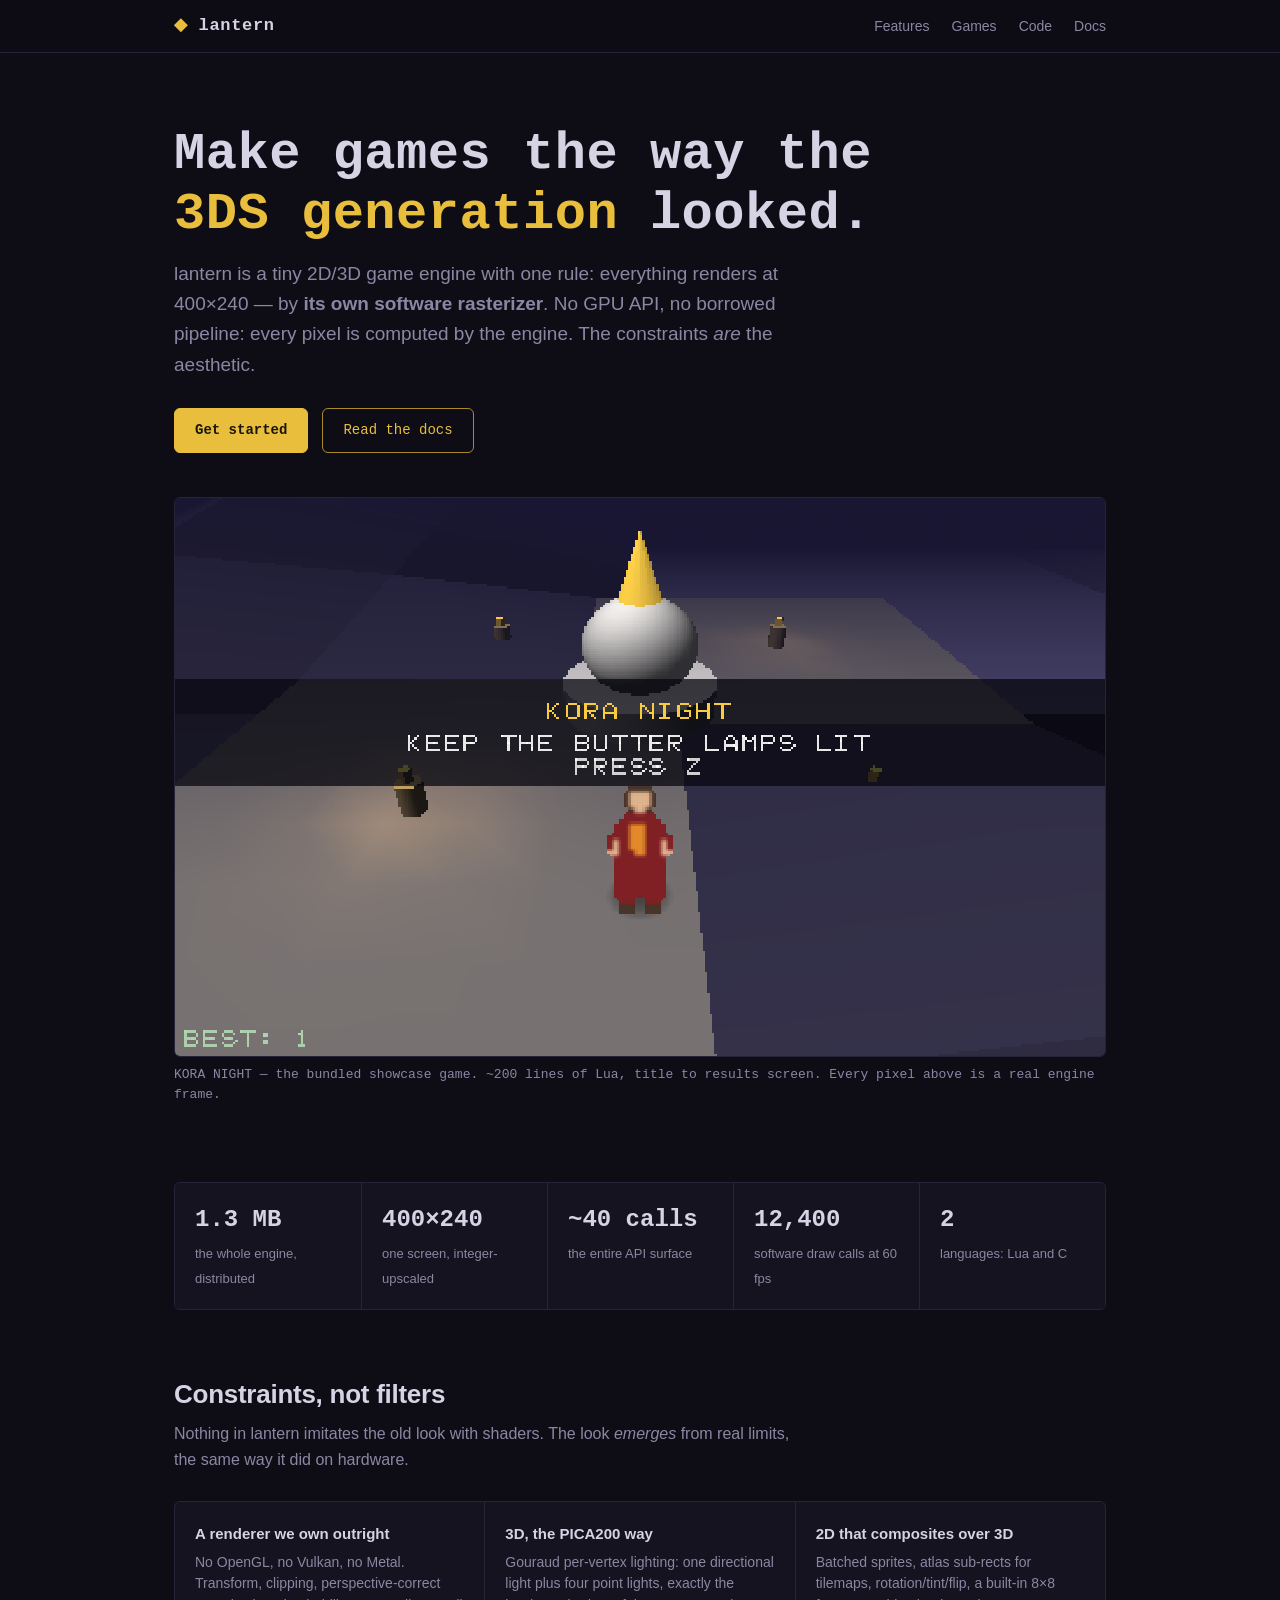
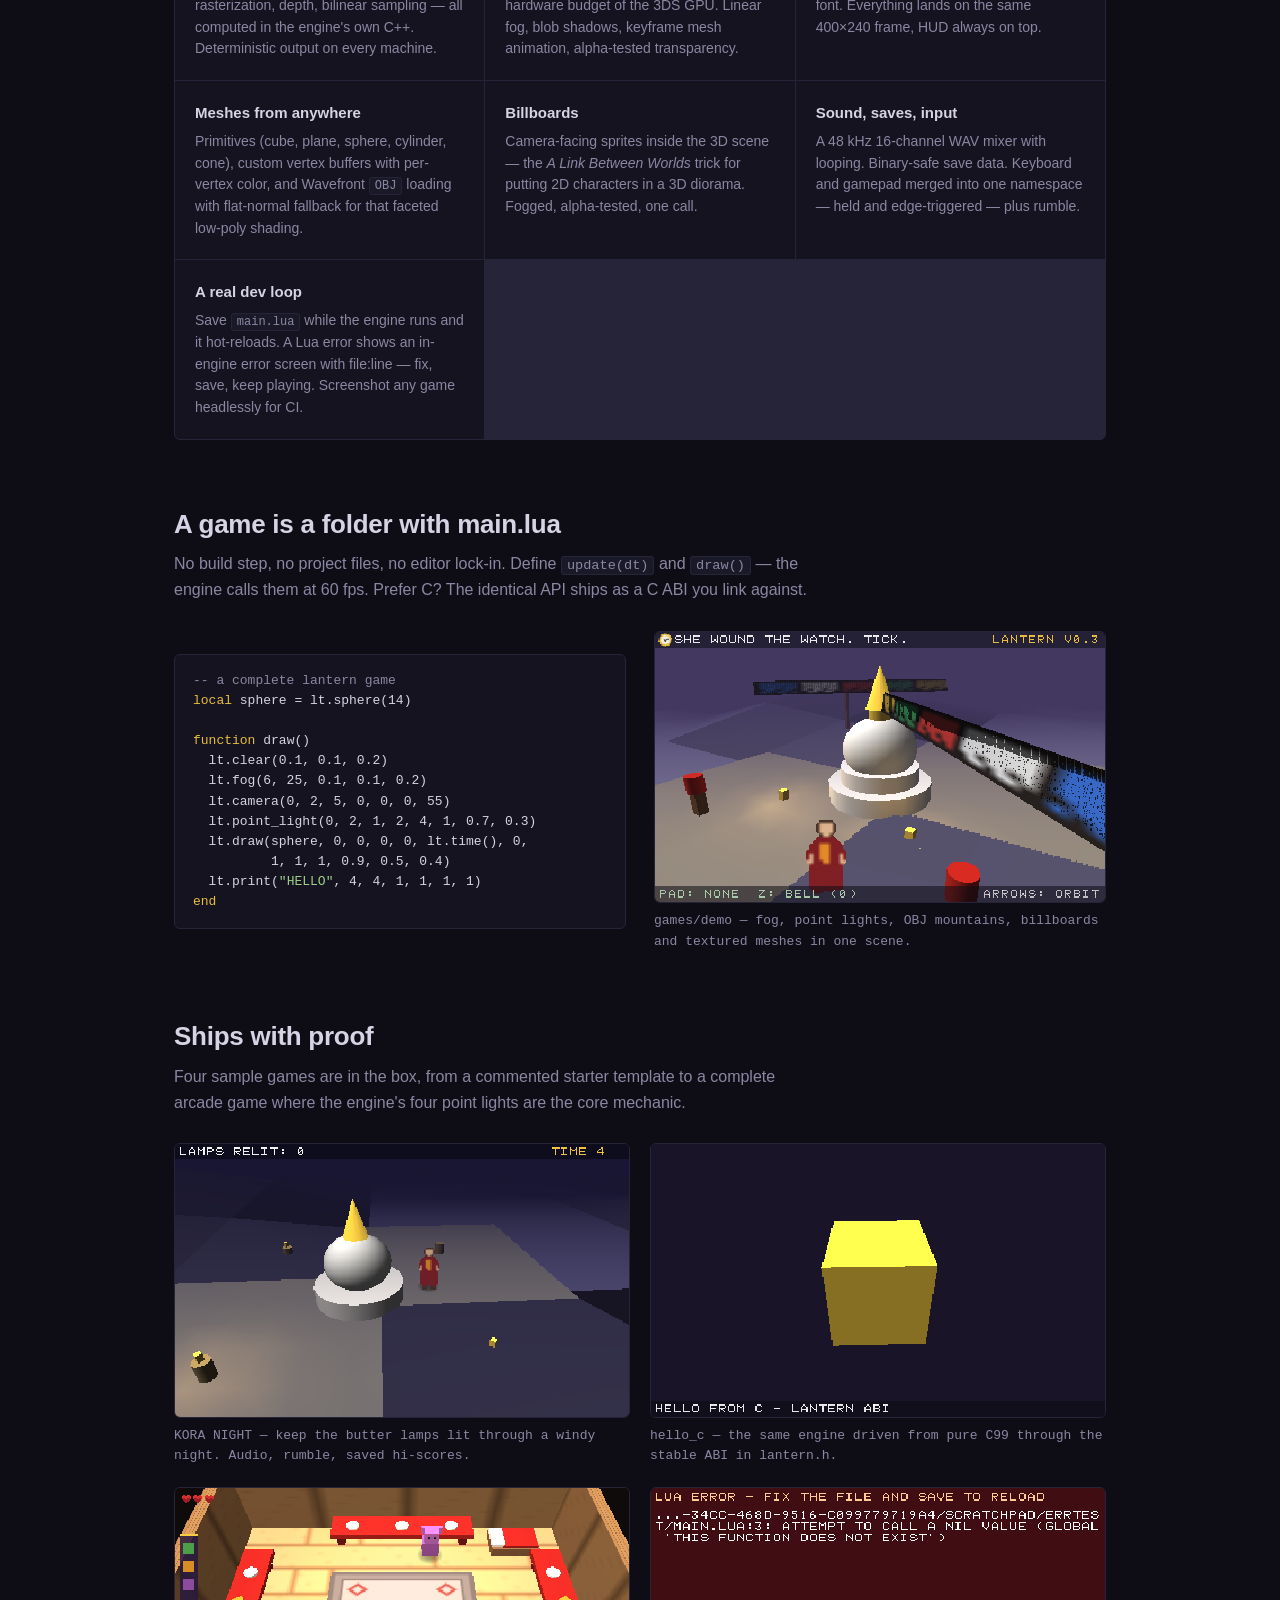
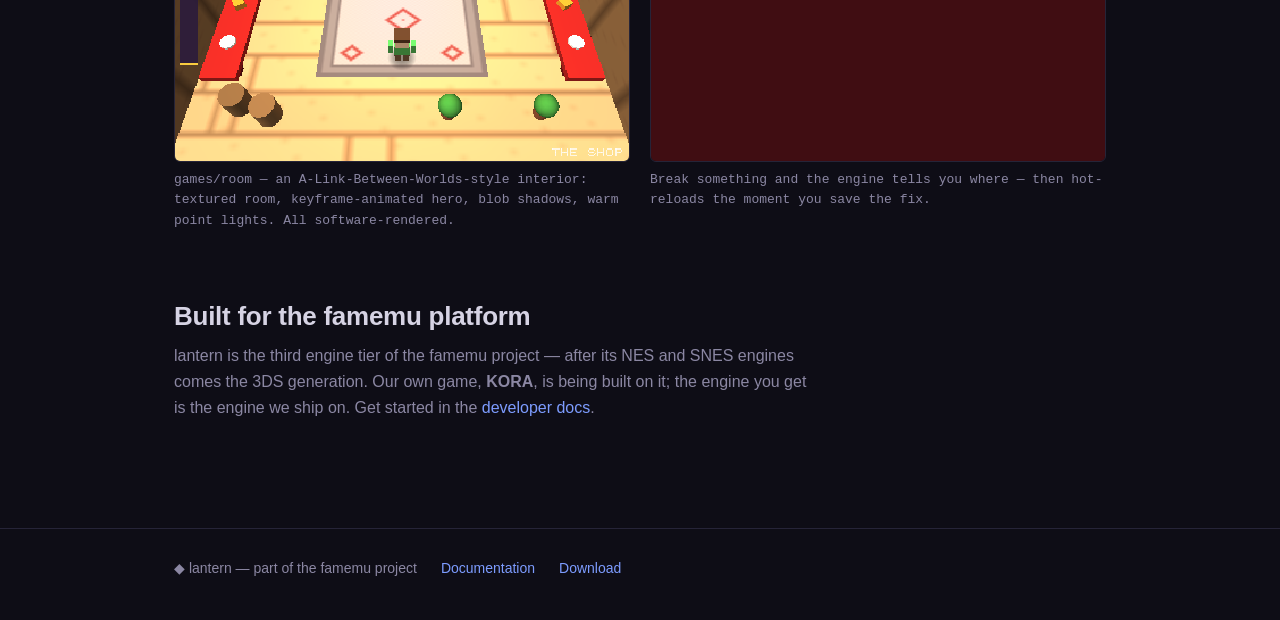
==== site/index.html @ dfe69897 "lantern v0.6.1 — initial open-source release 3DS-class 2D/3D engine: own software rasterizer at 400x" ====
<!DOCTYPE html>
<html lang="en">
<head>
<meta charset="utf-8">
<meta name="viewport" content="width=device-width, initial-scale=1">
<title>lantern — a 3DS-class 2D/3D game engine</title>
<meta name="description" content="lantern is a tiny game engine for making games that look and feel like the Nintendo 3DS generation: low-poly 3D, pixel-perfect 2D, one 400×240 screen. Lua or C. 1.3 MB.">
<link rel="canonical" href="https://famemu.aulenor.com/">
<meta property="og:type" content="website">
<meta property="og:title" content="lantern — a 3DS-class 2D/3D game engine">
<meta property="og:description" content="Low-poly 3D, pixel-perfect 2D, one 400×240 screen. Lua or C. The whole engine in 1.3 MB.">
<meta property="og:url" content="https://famemu.aulenor.com/">
<meta property="og:image" content="https://famemu.aulenor.com/assets/v06-showcase-title.png">
<meta name="twitter:card" content="summary_large_image">
<link rel="stylesheet" href="style.css">
<link rel="icon" href="data:image/svg+xml,<svg xmlns='http://www.w3.org/2000/svg' viewBox='0 0 16 16'><rect x='5' y='2' width='6' height='3' fill='%23e8be3c'/><rect x='4' y='5' width='8' height='8' fill='%23e8be3c'/><rect x='6' y='7' width='4' height='4' fill='%230e0d16'/></svg>">
</head>
<body>

<header class="site">
  <div class="wrap">
    <a class="brand" href="./"><span class="tip">◆</span> lantern</a>
    <nav class="top">
      <a href="#features">Features</a>
      <a href="#games">Games</a>
      <a href="#code">Code</a>
      <a href="docs/">Docs</a>
    </nav>
  </div>
</header>

<div class="wrap">

  <div class="hero">
    <h1>Make games the way the<br><em>3DS generation</em> looked.</h1>
    <p class="sub">lantern is a tiny 2D/3D game engine with one rule: everything
    renders at 400×240 — by <b>its own software rasterizer</b>. No GPU API,
    no borrowed pipeline: every pixel is computed by the engine. The
    constraints <i>are</i> the aesthetic.</p>
    <div class="cta">
      <a class="btn primary" href="docs/#install">Get started</a>
      <a class="btn" href="docs/">Read the docs</a>
    </div>

    <figure class="hero-shot">
      <img class="shot" src="assets/v06-showcase-title.png" width="400" height="240"
           alt="Kora Night title screen: a monk stands before a stupa at night, butter lamps glowing">
      <figcaption>KORA NIGHT — the bundled showcase game. ~200 lines of Lua,
      title to results screen. Every pixel above is a real engine frame.</figcaption>
    </figure>
  </div>

  <div class="stats">
    <div class="stat"><b>1.3 MB</b><span>the whole engine, distributed</span></div>
    <div class="stat"><b>400×240</b><span>one screen, integer-upscaled</span></div>
    <div class="stat"><b>~40 calls</b><span>the entire API surface</span></div>
    <div class="stat"><b>12,400</b><span>software draw calls at 60 fps</span></div>
    <div class="stat"><b>2</b><span>languages: Lua and C</span></div>
  </div>

  <section id="features">
    <h2>Constraints, not filters</h2>
    <p class="lead">Nothing in lantern imitates the old look with shaders.
    The look <i>emerges</i> from real limits, the same way it did on hardware.</p>

    <div class="grid">
      <div class="cell">
        <h3>A renderer we own outright</h3>
        <p>No OpenGL, no Vulkan, no Metal. Transform, clipping,
        perspective-correct rasterization, depth, bilinear sampling —
        all computed in the engine's own C++. Deterministic output on
        every machine.</p>
      </div>
      <div class="cell">
        <h3>3D, the PICA200 way</h3>
        <p>Gouraud per-vertex lighting: one directional light plus four point
        lights, exactly the hardware budget of the 3DS GPU. Linear fog,
        blob shadows, keyframe mesh animation, alpha-tested transparency.</p>
      </div>
      <div class="cell">
        <h3>2D that composites over 3D</h3>
        <p>Batched sprites, atlas sub-rects for tilemaps, rotation/tint/flip,
        a built-in 8×8 font. Everything lands on the same 400×240 frame,
        HUD always on top.</p>
      </div>
      <div class="cell">
        <h3>Meshes from anywhere</h3>
        <p>Primitives (cube, plane, sphere, cylinder, cone), custom vertex
        buffers with per-vertex color, and Wavefront <code>OBJ</code> loading
        with flat-normal fallback for that faceted low-poly shading.</p>
      </div>
      <div class="cell">
        <h3>Billboards</h3>
        <p>Camera-facing sprites inside the 3D scene — the
        <i>A&nbsp;Link Between Worlds</i> trick for putting 2D characters in a
        3D diorama. Fogged, alpha-tested, one call.</p>
      </div>
      <div class="cell">
        <h3>Sound, saves, input</h3>
        <p>A 48 kHz 16-channel WAV mixer with looping. Binary-safe save data.
        Keyboard and gamepad merged into one namespace — held and
        edge-triggered — plus rumble.</p>
      </div>
      <div class="cell">
        <h3>A real dev loop</h3>
        <p>Save <code>main.lua</code> while the engine runs and it hot-reloads.
        A Lua error shows an in-engine error screen with file:line — fix,
        save, keep playing. Screenshot any game headlessly for CI.</p>
      </div>
    </div>
  </section>

  <section id="code">
    <h2>A game is a folder with main.lua</h2>
    <p class="lead">No build step, no project files, no editor lock-in.
    Define <code>update(dt)</code> and <code>draw()</code> — the engine calls
    them at 60 fps. Prefer C? The identical API ships as a C ABI you link
    against.</p>

    <div class="cols">
      <pre><code><span class="c">-- a complete lantern game</span>
<span class="k">local</span> sphere = lt.sphere(14)

<span class="k">function</span> draw()
  lt.clear(0.1, 0.1, 0.2)
  lt.fog(6, 25, 0.1, 0.1, 0.2)
  lt.camera(0, 2, 5, 0, 0, 0, 55)
  lt.point_light(0, 2, 1, 2, 4, 1, 0.7, 0.3)
  lt.draw(sphere, 0, 0, 0, 0, lt.time(), 0,
          1, 1, 1, 0.9, 0.5, 0.4)
  lt.print(<span class="s">"HELLO"</span>, 4, 4, 1, 1, 1, 1)
<span class="k">end</span></code></pre>
      <figure>
        <img class="shot" src="assets/v06-demo.png" width="400" height="240"
             alt="Monastery at dusk demo: stupa, prayer flags, fog, butter lamp light pools">
        <figcaption>games/demo — fog, point lights, OBJ mountains,
        billboards and textured meshes in one scene.</figcaption>
      </figure>
    </div>
  </section>

  <section id="games">
    <h2>Ships with proof</h2>
    <p class="lead">Four sample games are in the box, from a commented
    starter template to a complete arcade game where the engine's four
    point lights are the core mechanic.</p>

    <div class="gallery">
      <figure>
        <img class="shot" src="assets/v06-showcase-play.png" width="400" height="240"
             alt="Kora Night gameplay: monk near the stupa, one lamp blown out">
        <figcaption>KORA NIGHT — keep the butter lamps lit through a
        windy night. Audio, rumble, saved hi-scores.</figcaption>
      </figure>
      <figure>
        <img class="shot" src="assets/v06-hello-c.png" width="400" height="240"
             alt="hello_c: a gouraud-lit gold cube rendered from pure C">
        <figcaption>hello_c — the same engine driven from pure C99
        through the stable ABI in lantern.h.</figcaption>
      </figure>
      <figure>
        <img class="shot" src="assets/v06-room.png" width="400" height="240"
             alt="The Shop: a warm wooden interior with red benches, a carpet, a purple shopkeeper and an animated hero">
        <figcaption>games/room — an A-Link-Between-Worlds-style interior:
        textured room, keyframe-animated hero, blob shadows, warm point
        lights. All software-rendered.</figcaption>
      </figure>
      <figure>
        <img class="shot" src="assets/v04-error-screen.png" width="400" height="240"
             alt="In-engine Lua error screen showing file, line and message">
        <figcaption>Break something and the engine tells you where —
        then hot-reloads the moment you save the fix.</figcaption>
      </figure>
    </div>
  </section>

  <section>
    <h2>Built for the famemu platform</h2>
    <p class="lead">lantern is the third engine tier of the famemu project —
    after its NES and SNES engines comes the 3DS generation. Our own game,
    <b>KORA</b>, is being built on it; the engine you get is the engine we
    ship on. Get started in the <a href="docs/">developer docs</a>.</p>
  </section>

</div>

<footer class="site">
  <div class="wrap">
    <span>◆ lantern — part of the famemu project</span>
    <a href="docs/">Documentation</a>
    <a href="docs/#dist">Download</a>
  </div>
</footer>

</body>
</html>
---- site/style.css ----
/* lantern site — shared styles.
   Follows ~/.claude/UI_DESIGN_RULES.md: hairline borders, no shadows,
   hierarchy via weight+size, tabular numbers, state never moves geometry. */

:root {
  --bg: #0e0d16;
  --bg2: #14131f;
  --bg3: #1a1928;
  --line: #262438;
  --text: #d6d3e4;
  --dim: #8b87a3;
  --gold: #e8be3c;
  --gold-dim: #a98a2e;
  --accent: #7d9cff;
  --mono: ui-monospace, "SF Mono", SFMono-Regular, Menlo, Consolas, monospace;
  --sans: -apple-system, BlinkMacSystemFont, "Segoe UI", Roboto, sans-serif;
}

* { margin: 0; padding: 0; box-sizing: border-box; }

html { scroll-behavior: smooth; }
h1, h2, h3, section[id] { scroll-margin-top: 68px; } /* clear sticky header */

body {
  background: var(--bg);
  color: var(--text);
  font-family: var(--sans);
  font-size: 16px;
  line-height: 1.6;
  -webkit-font-smoothing: antialiased;
}

.wrap { max-width: 980px; margin: 0 auto; padding: 0 24px; }

a { color: var(--accent); text-decoration: none; }
a:hover { text-decoration: underline; }

code, pre, .mono { font-family: var(--mono); }
code {
  background: var(--bg3);
  border: 1px solid var(--line);
  border-radius: 3px;
  padding: 1px 5px;
  font-size: 0.85em;
}

pre {
  background: var(--bg2);
  border: 1px solid var(--line);
  border-radius: 6px;
  padding: 16px 18px;
  overflow-x: auto;
  font-size: 13px;
  line-height: 1.55;
}
pre code { background: none; border: none; padding: 0; font-size: inherit; }
pre .c  { color: var(--dim); }              /* comments */
pre .k  { color: var(--gold); }             /* keywords / lt.* */
pre .s  { color: #9ecf8a; }                 /* strings */

.num, .stat b { font-variant-numeric: tabular-nums; }

/* ---- header / nav ---- */
header.site {
  border-bottom: 1px solid var(--line);
  position: sticky;
  top: 0;
  background: rgba(14, 13, 22, 0.92);
  backdrop-filter: blur(6px);
  z-index: 10;
}
header.site .wrap {
  display: flex;
  align-items: baseline;
  gap: 28px;
  height: 52px;
  align-items: center;
}
.brand {
  font-family: var(--mono);
  font-weight: 700;
  font-size: 17px;
  color: var(--text);
  letter-spacing: 0.04em;
}
.brand:hover { text-decoration: none; }
.brand .tip { color: var(--gold); }
nav.top { display: flex; gap: 22px; margin-left: auto; }
nav.top a { color: var(--dim); font-size: 14px; }
nav.top a:hover { color: var(--text); text-decoration: none; }
nav.top a.active { color: var(--gold); }

/* ---- hero ---- */
.hero { padding: 72px 0 40px; }
.hero h1 {
  font-family: var(--mono);
  font-size: clamp(30px, 5.5vw, 52px);
  font-weight: 700;
  letter-spacing: 0.01em;
  line-height: 1.15;
}
.hero h1 em { font-style: normal; color: var(--gold); }
.hero p.sub {
  margin-top: 14px;
  font-size: 19px;
  color: var(--dim);
  max-width: 620px;
}
.cta { margin-top: 28px; display: flex; gap: 14px; flex-wrap: wrap; }
.btn {
  display: inline-block;
  font-family: var(--mono);
  font-size: 14px;
  padding: 10px 20px;
  border-radius: 6px;
  border: 1px solid var(--gold-dim);
  color: var(--gold);
}
.btn.primary { background: var(--gold); color: #1a1508; border-color: var(--gold); font-weight: 700; }
.btn:hover { text-decoration: none; border-color: var(--gold); }
.btn.primary:hover { background: #f2cc55; }

/* ---- screenshots ---- */
.shot {
  width: 100%;
  height: auto;
  image-rendering: pixelated;
  border: 1px solid var(--line);
  border-radius: 6px;
  display: block;
}
figure { margin: 0; }
figcaption {
  font-size: 13px;
  color: var(--dim);
  margin-top: 8px;
  font-family: var(--mono);
}

.hero-shot { margin: 44px 0 0; }

/* ---- sections ---- */
section { padding: 56px 0 8px; }
section h2 {
  font-size: 26px;
  font-weight: 700;
  letter-spacing: -0.01em;
  margin-bottom: 6px;
}
section p.lead { color: var(--dim); max-width: 640px; margin-bottom: 28px; }

.cols { display: grid; grid-template-columns: 1fr 1fr; gap: 28px; align-items: center; }
@media (max-width: 760px) { .cols { grid-template-columns: 1fr; } }

/* ---- stats ---- */
.stats {
  display: grid;
  grid-template-columns: repeat(auto-fit, minmax(150px, 1fr));
  border: 1px solid var(--line);
  border-radius: 6px;
  overflow: hidden;
  margin: 36px 0 8px;
}
.stat { padding: 18px 20px; border-left: 1px solid var(--line); background: var(--bg2); }
.stat:first-child { border-left: none; }
.stat b { display: block; font-size: 24px; font-weight: 700; font-family: var(--mono); }
.stat span { font-size: 13px; color: var(--dim); }

/* ---- feature grid ---- */
.grid { display: grid; grid-template-columns: repeat(3, 1fr); gap: 1px; background: var(--line); border: 1px solid var(--line); border-radius: 6px; overflow: hidden; margin-top: 28px; }
@media (max-width: 760px) { .grid { grid-template-columns: 1fr; } }
.cell { background: var(--bg2); padding: 20px; }
.cell h3 { font-size: 15px; font-weight: 700; margin-bottom: 6px; }
.cell p { font-size: 14px; color: var(--dim); line-height: 1.55; }
.cell code { font-size: 12px; }

/* ---- gallery ---- */
.gallery { display: grid; grid-template-columns: 1fr 1fr; gap: 20px; margin-top: 28px; }
@media (max-width: 760px) { .gallery { grid-template-columns: 1fr; } }

/* ---- footer ---- */
footer.site {
  margin-top: 72px;
  border-top: 1px solid var(--line);
  padding: 28px 0 40px;
  font-size: 14px;
  color: var(--dim);
}
footer.site .wrap { display: flex; gap: 24px; flex-wrap: wrap; }

/* ================= docs layout ================= */
.docs { display: grid; grid-template-columns: 230px 1fr; gap: 44px; padding-top: 36px; }
@media (max-width: 860px) { .docs { grid-template-columns: 1fr; } }

aside.toc {
  position: sticky;
  top: 76px;
  align-self: start;
  font-size: 14px;
  max-height: calc(100vh - 100px);
  overflow-y: auto;
}
@media (max-width: 860px) { aside.toc { position: static; max-height: none; } }
aside.toc h4 {
  font-size: 11px;
  text-transform: uppercase;
  letter-spacing: 0.08em;
  color: var(--dim);
  margin: 18px 0 6px;
  font-weight: 600;
}
aside.toc a { display: block; color: var(--dim); padding: 3px 0 3px 10px; border-left: 1px solid var(--line); }
aside.toc a:hover { color: var(--text); text-decoration: none; background: var(--bg2); }

main.doc { min-width: 0; padding-bottom: 80px; }
main.doc h1 { font-size: 32px; margin: 8px 0 4px; letter-spacing: -0.01em; }
main.doc h2 {
  font-size: 22px;
  margin: 48px 0 10px;
  padding-top: 18px;
  border-top: 1px solid var(--line);
}
main.doc h3 { font-size: 16px; margin: 28px 0 8px; font-family: var(--mono); color: var(--gold); font-weight: 600; }
main.doc p { margin: 10px 0; max-width: 70ch; }
main.doc p.dim, main.doc li.dim { color: var(--dim); }
main.doc ul { margin: 10px 0 10px 22px; }
main.doc li { margin: 4px 0; max-width: 68ch; }
main.doc pre { margin: 14px 0; }

table.api { width: 100%; border-collapse: collapse; font-size: 14px; margin: 14px 0; }
table.api th {
  text-align: left;
  font-size: 11px;
  text-transform: uppercase;
  letter-spacing: 0.07em;
  color: var(--dim);
  font-weight: 600;
  padding: 8px 12px;
  border-bottom: 1px solid var(--line);
}
table.api td { padding: 8px 12px; border-bottom: 1px solid var(--line); vertical-align: top; }
table.api td:first-child { font-family: var(--mono); font-size: 13px; white-space: nowrap; color: var(--text); }
table.api td:last-child { color: var(--dim); }

.note {
  border: 1px solid var(--line);
  border-radius: 6px;
  background: var(--bg2);
  padding: 12px 16px;
  font-size: 14px;
  color: var(--dim);
  margin: 14px 0;
}
.note b { color: var(--gold); }
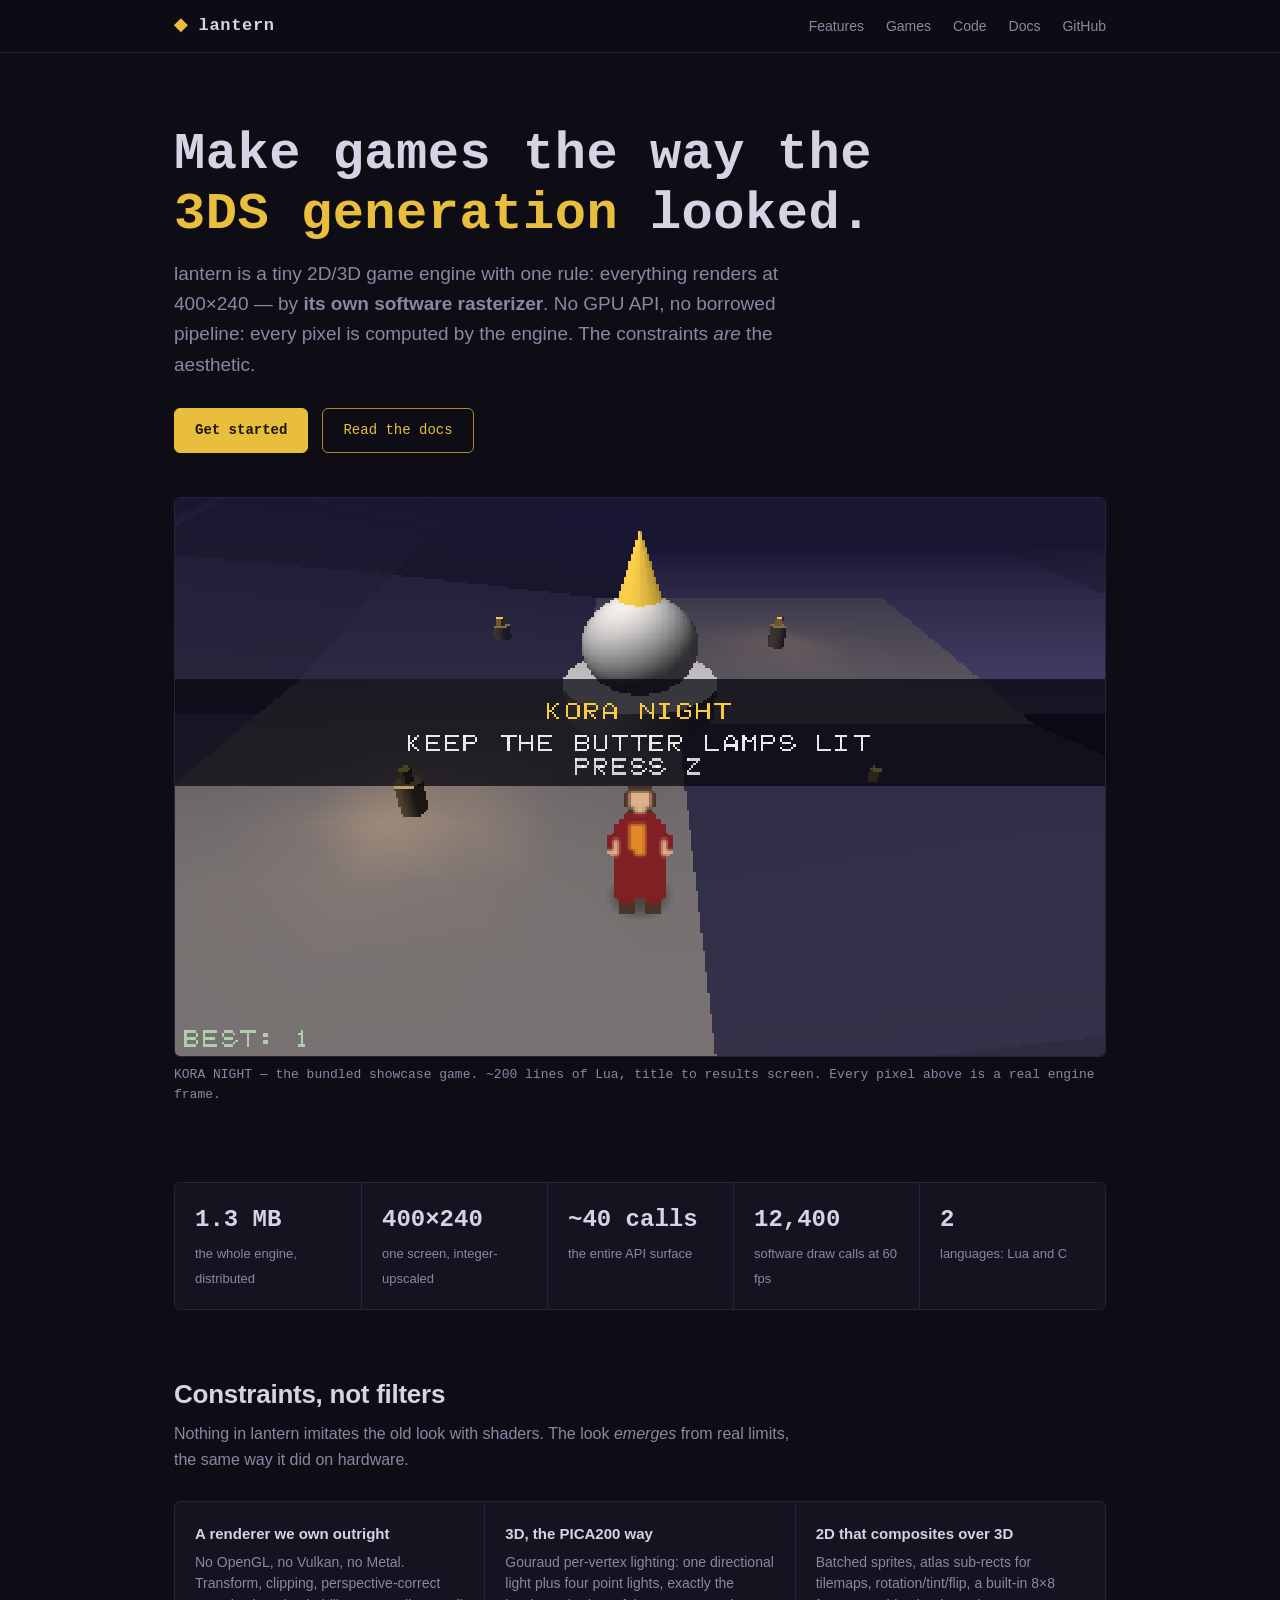
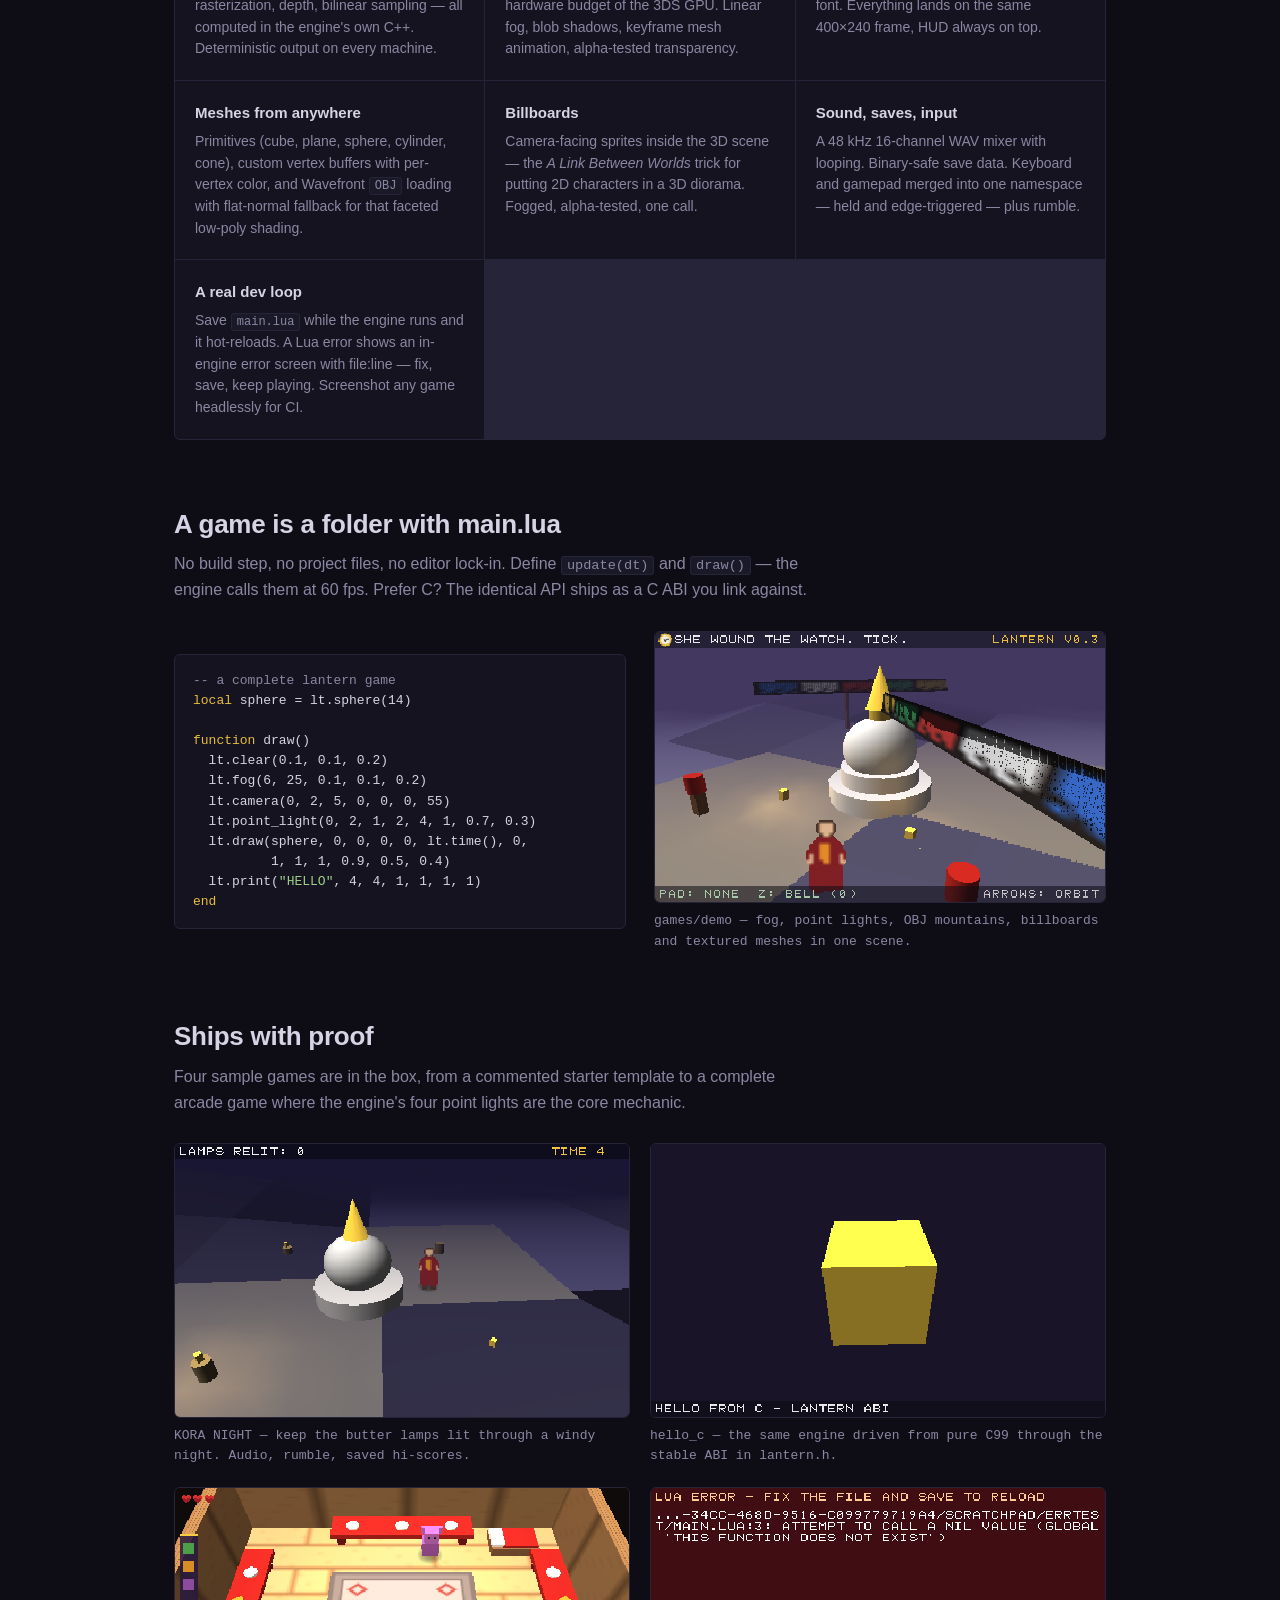
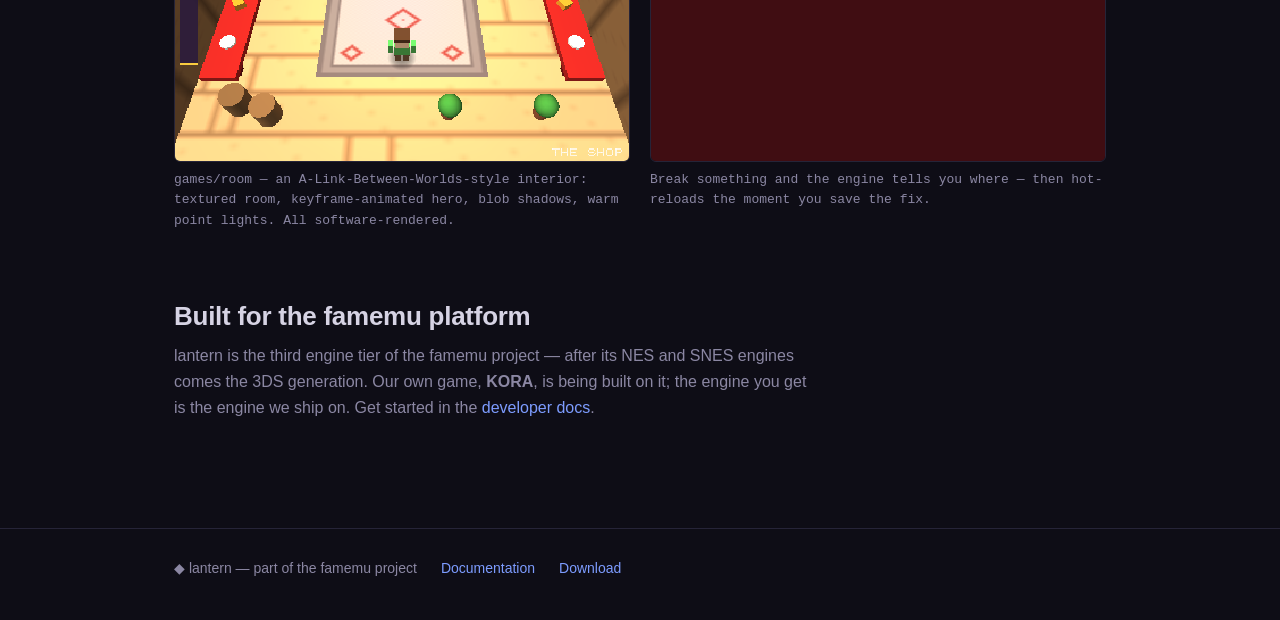
==== commit c029b86a: "site: link GitHub repo, clone URL, and releases page Co-Authored-By: Claude Fable 5 <noreply@anthrop" ====
--- a/site/index.html
+++ b/site/index.html
@@ -25,6 +25,7 @@
       <a href="#games">Games</a>
       <a href="#code">Code</a>
       <a href="docs/">Docs</a>
+      <a href="https://github.com/alikatgh/lantern">GitHub</a>
     </nav>
   </div>
 </header>
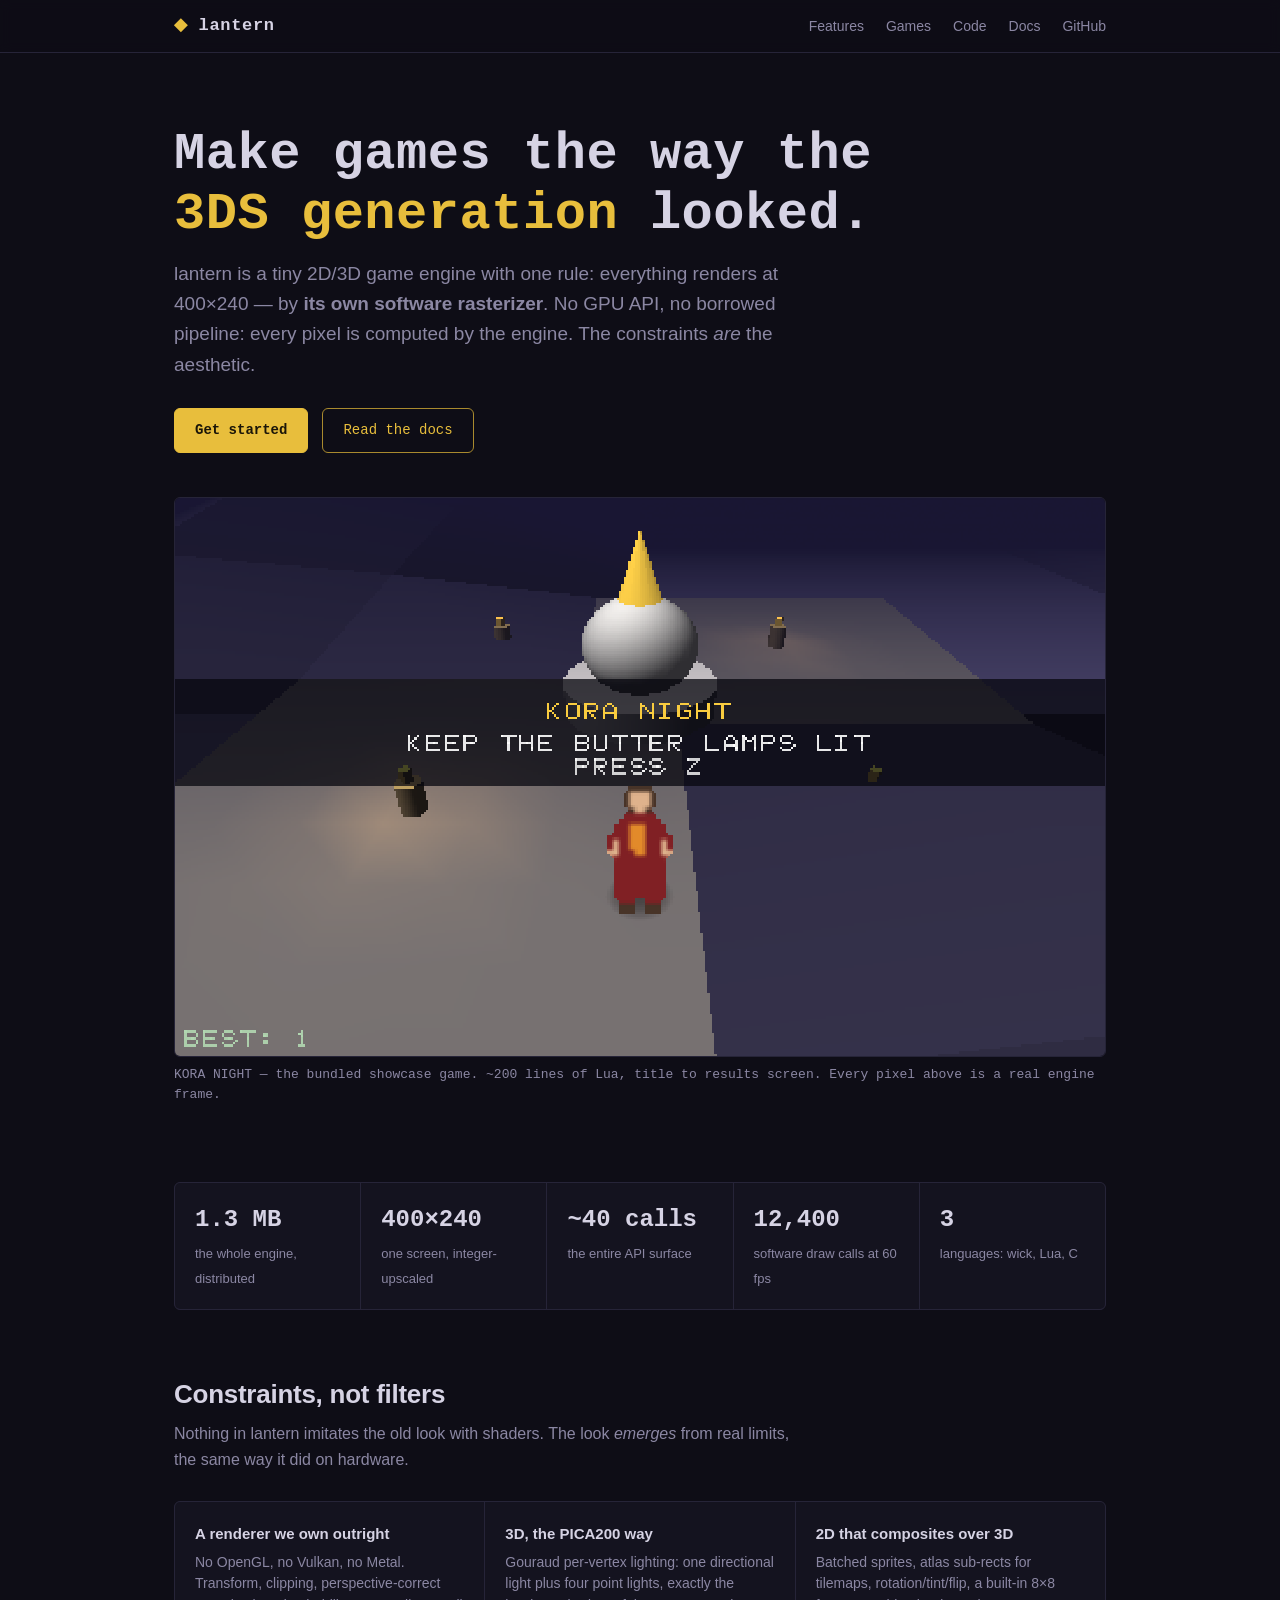
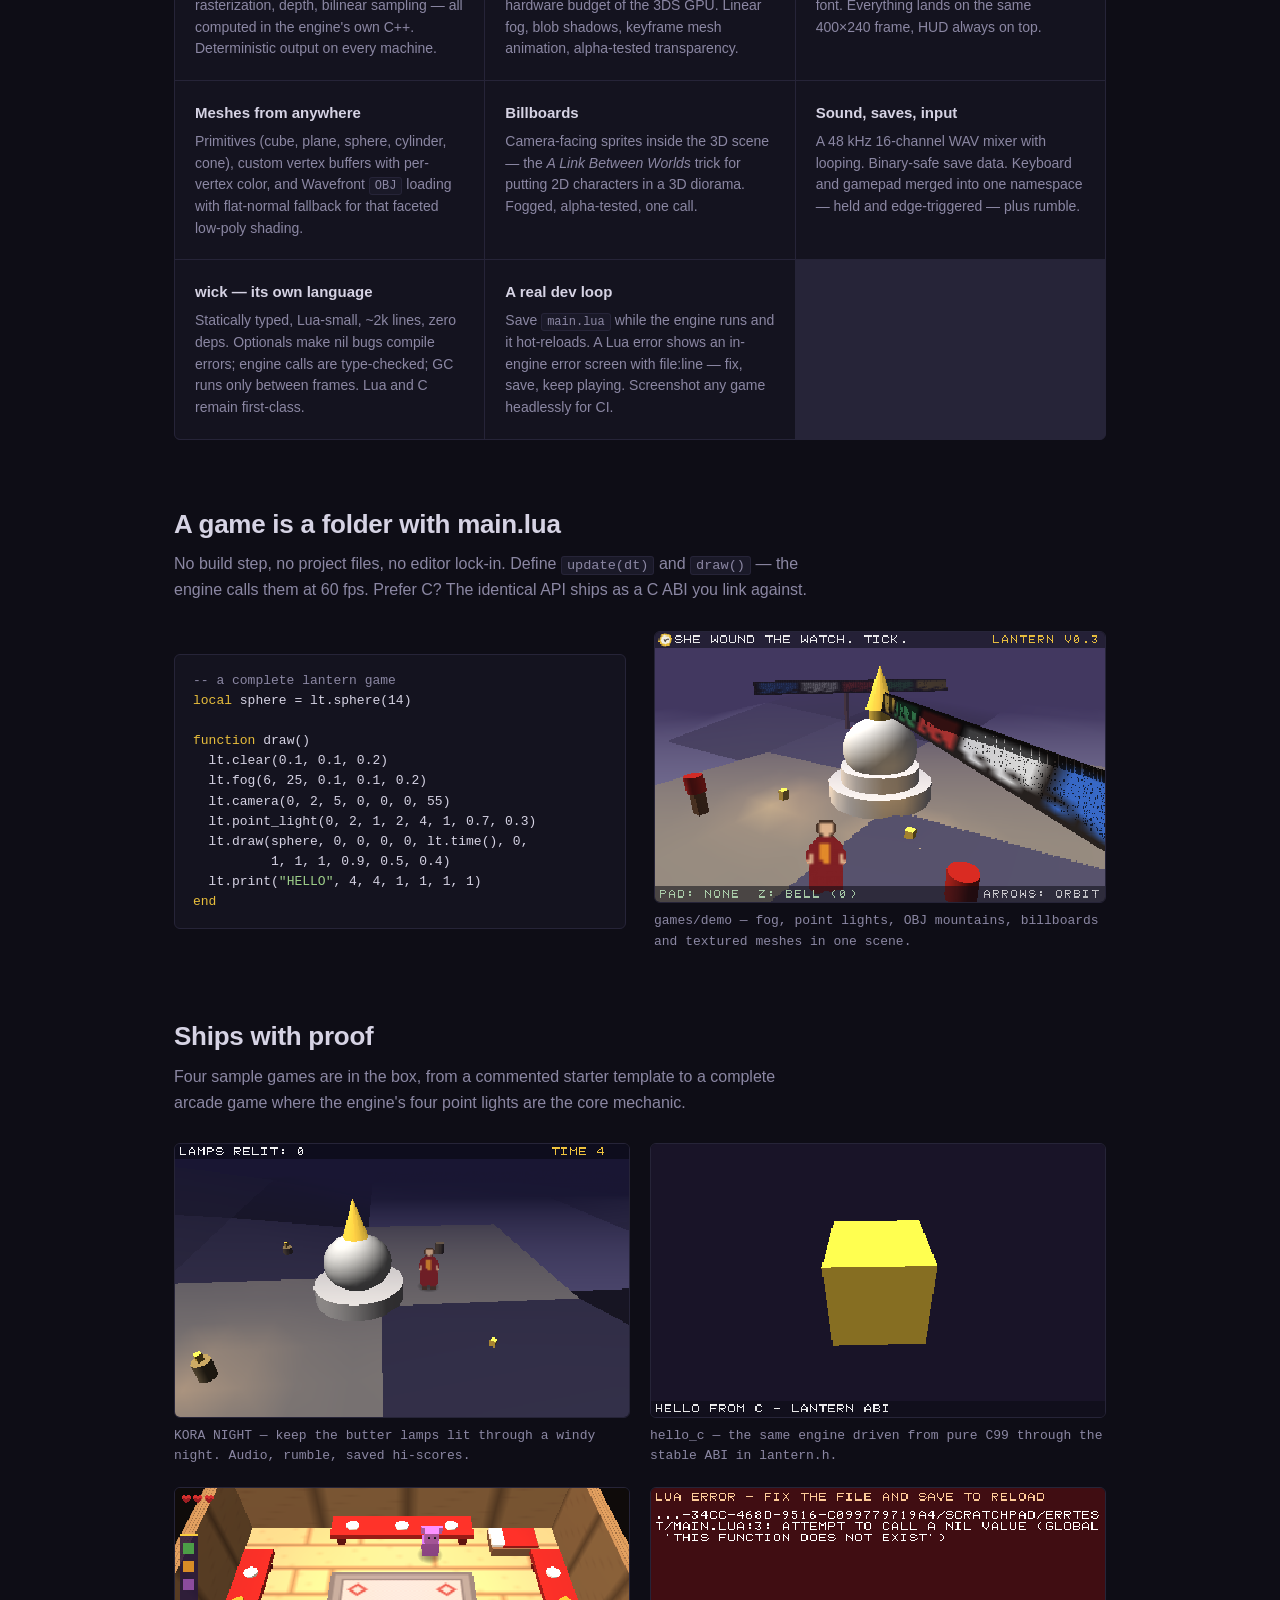
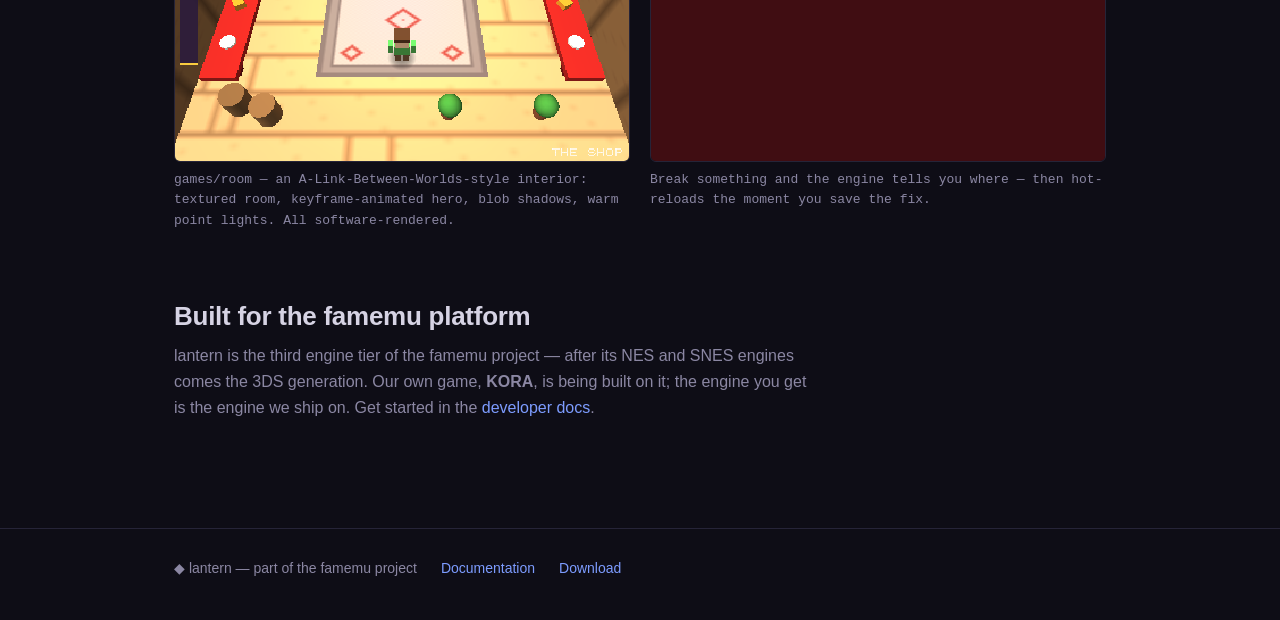
==== commit 025eec97: "wick dogfood: Kora Night ported to wick + website language docs games/showcase_wick is a deliberate " ====
--- a/site/index.html
+++ b/site/index.html
@@ -56,7 +56,7 @@
     <div class="stat"><b>400×240</b><span>one screen, integer-upscaled</span></div>
     <div class="stat"><b>~40 calls</b><span>the entire API surface</span></div>
     <div class="stat"><b>12,400</b><span>software draw calls at 60 fps</span></div>
-    <div class="stat"><b>2</b><span>languages: Lua and C</span></div>
+    <div class="stat"><b>3</b><span>languages: wick, Lua, C</span></div>
   </div>
 
   <section id="features">
@@ -101,6 +101,12 @@
         <p>A 48 kHz 16-channel WAV mixer with looping. Binary-safe save data.
         Keyboard and gamepad merged into one namespace — held and
         edge-triggered — plus rumble.</p>
+      </div>
+      <div class="cell">
+        <h3>wick — its own language</h3>
+        <p>Statically typed, Lua-small, ~2k lines, zero deps. Optionals make
+        nil bugs compile errors; engine calls are type-checked; GC runs only
+        between frames. Lua and C remain first-class.</p>
       </div>
       <div class="cell">
         <h3>A real dev loop</h3>
--- a/site/style.css
+++ b/site/style.css
@@ -156,13 +156,14 @@
 .stats {
   display: grid;
   grid-template-columns: repeat(auto-fit, minmax(150px, 1fr));
+  gap: 1px;                       /* hairline dividers via grid gap —      */
+  background: var(--line);        /* no border-left rails (UI rules §2)    */
   border: 1px solid var(--line);
   border-radius: 6px;
   overflow: hidden;
   margin: 36px 0 8px;
 }
-.stat { padding: 18px 20px; border-left: 1px solid var(--line); background: var(--bg2); }
-.stat:first-child { border-left: none; }
+.stat { padding: 18px 20px; background: var(--bg2); }
 .stat b { display: block; font-size: 24px; font-weight: 700; font-family: var(--mono); }
 .stat span { font-size: 13px; color: var(--dim); }
 
@@ -209,7 +210,7 @@
   margin: 18px 0 6px;
   font-weight: 600;
 }
-aside.toc a { display: block; color: var(--dim); padding: 3px 0 3px 10px; border-left: 1px solid var(--line); }
+aside.toc a { display: block; color: var(--dim); padding: 3px 0 3px 10px; }
 aside.toc a:hover { color: var(--text); text-decoration: none; background: var(--bg2); }
 
 main.doc { min-width: 0; padding-bottom: 80px; }
@@ -220,7 +221,7 @@
   padding-top: 18px;
   border-top: 1px solid var(--line);
 }
-main.doc h3 { font-size: 16px; margin: 28px 0 8px; font-family: var(--mono); color: var(--gold); font-weight: 600; }
+main.doc h3 { font-size: 16px; margin: 28px 0 8px; font-family: var(--mono); color: var(--text); font-weight: 700; }
 main.doc p { margin: 10px 0; max-width: 70ch; }
 main.doc p.dim, main.doc li.dim { color: var(--dim); }
 main.doc ul { margin: 10px 0 10px 22px; }
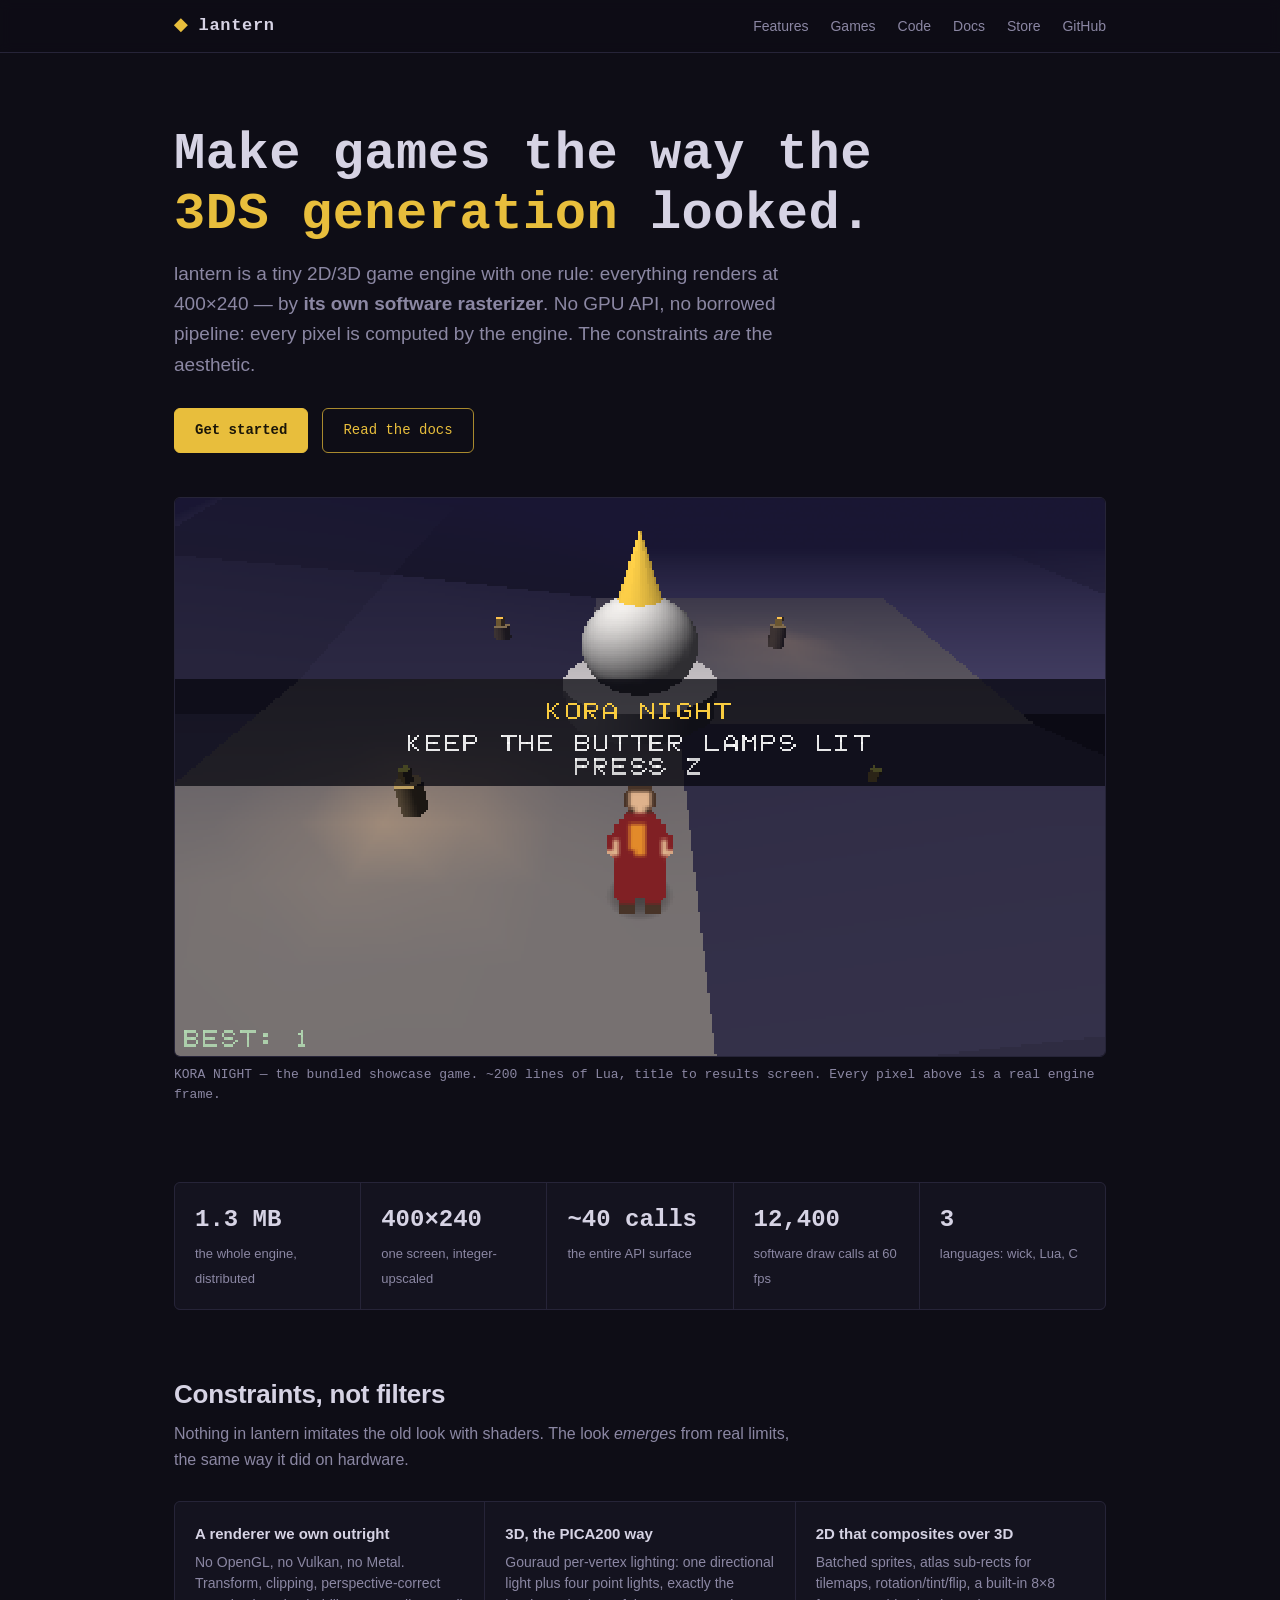
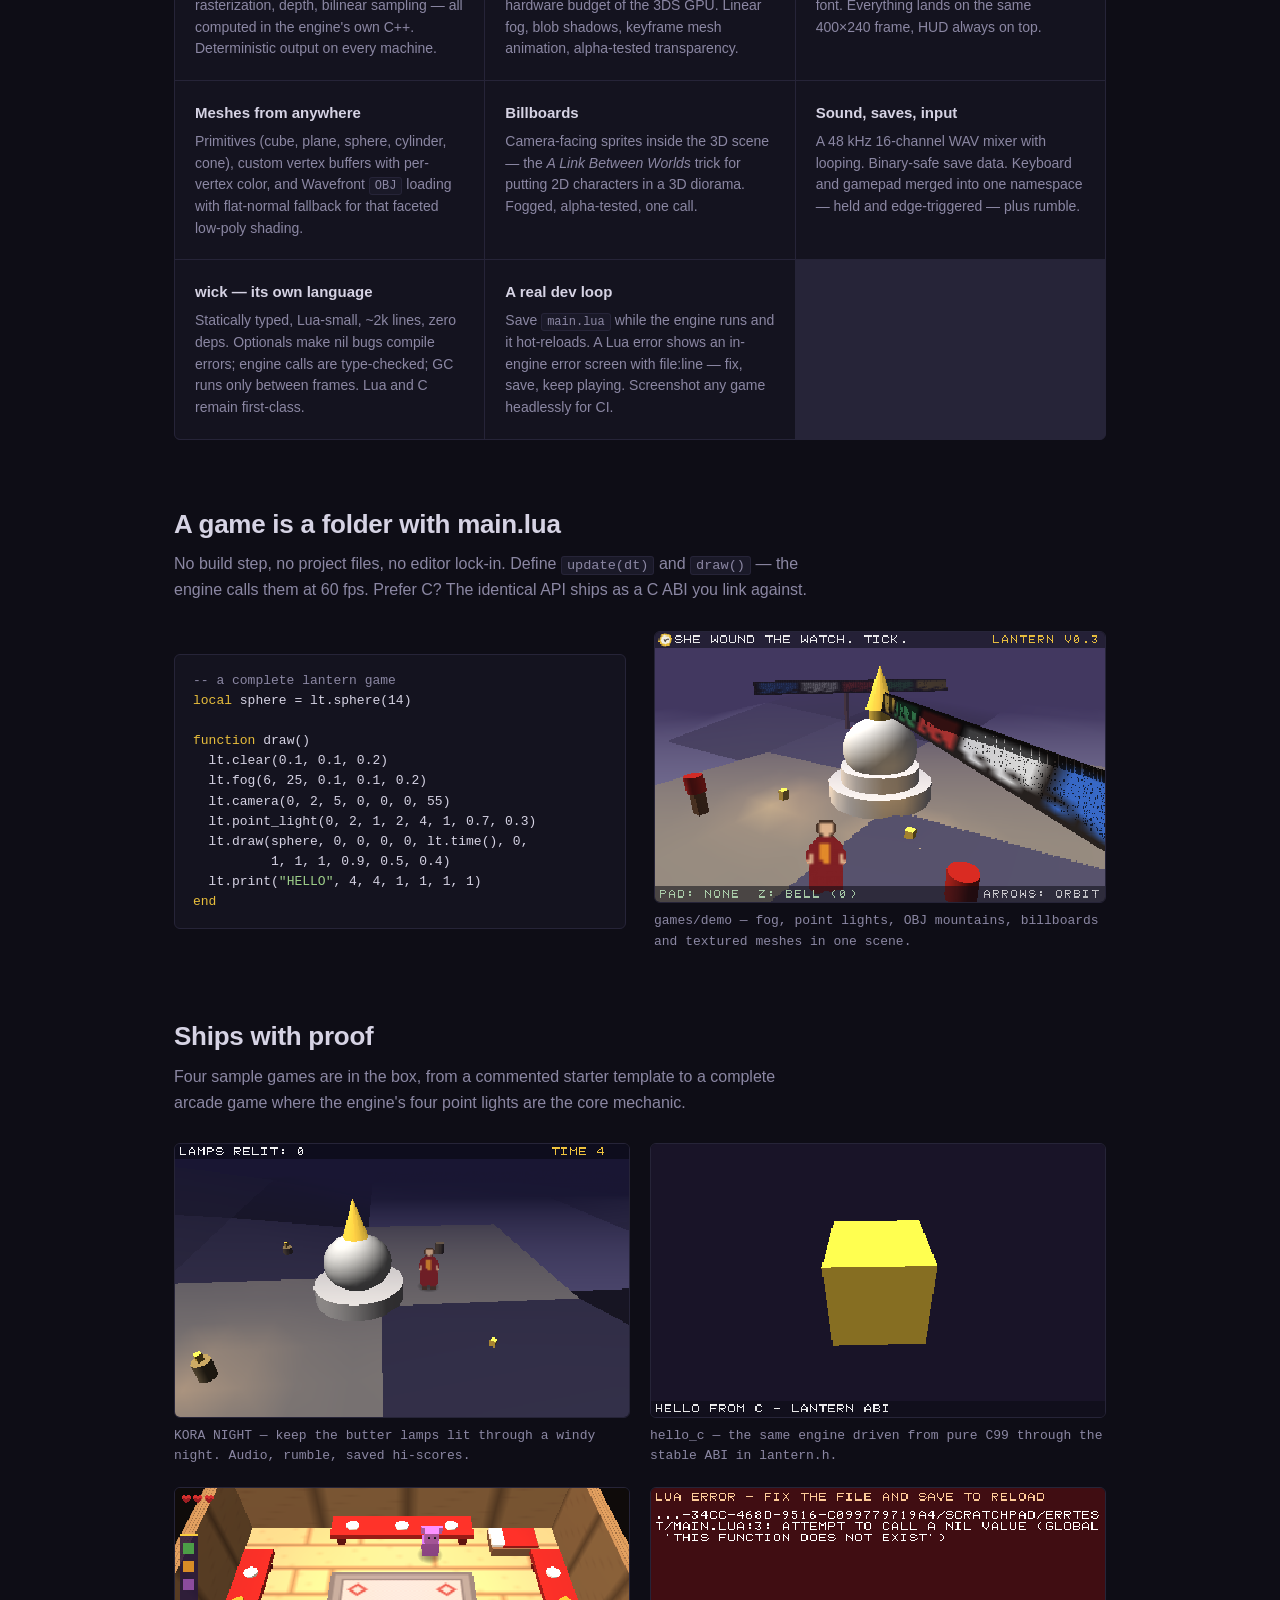
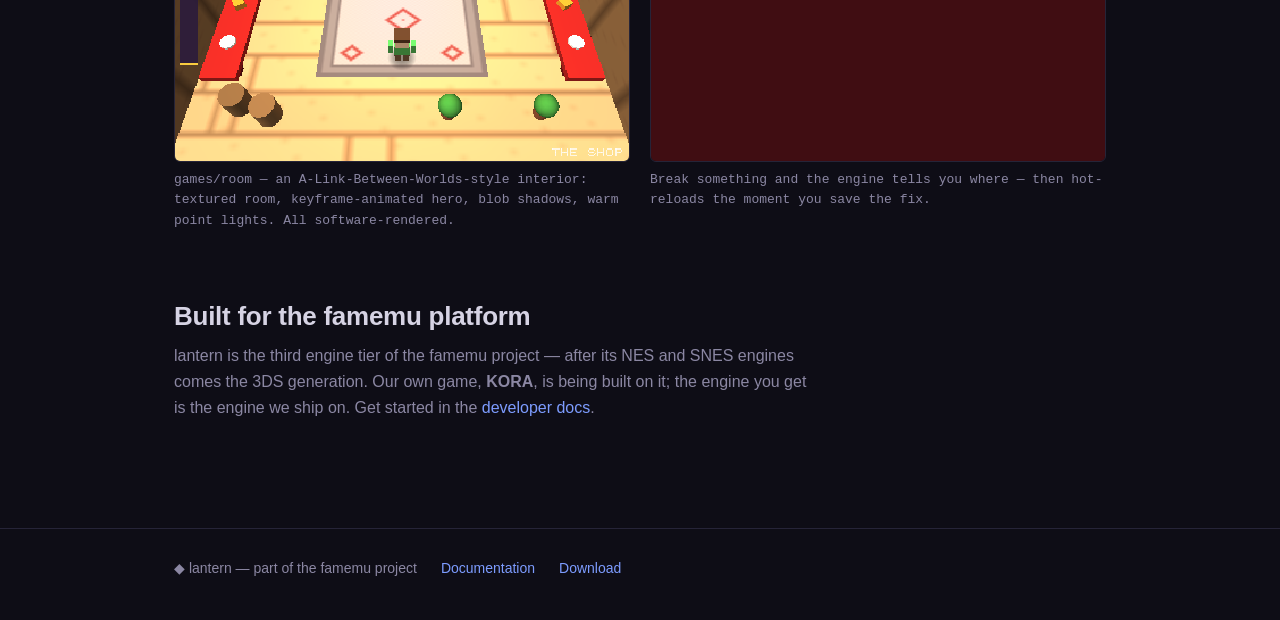
==== commit b769e188: "the store, v1: .lant packages + storefront + developer terms .lant is lantern's own archive (src/pac" ====
--- a/site/index.html
+++ b/site/index.html
@@ -25,6 +25,7 @@
       <a href="#games">Games</a>
       <a href="#code">Code</a>
       <a href="docs/">Docs</a>
+      <a href="store/">Store</a>
       <a href="https://github.com/alikatgh/lantern">GitHub</a>
     </nav>
   </div>
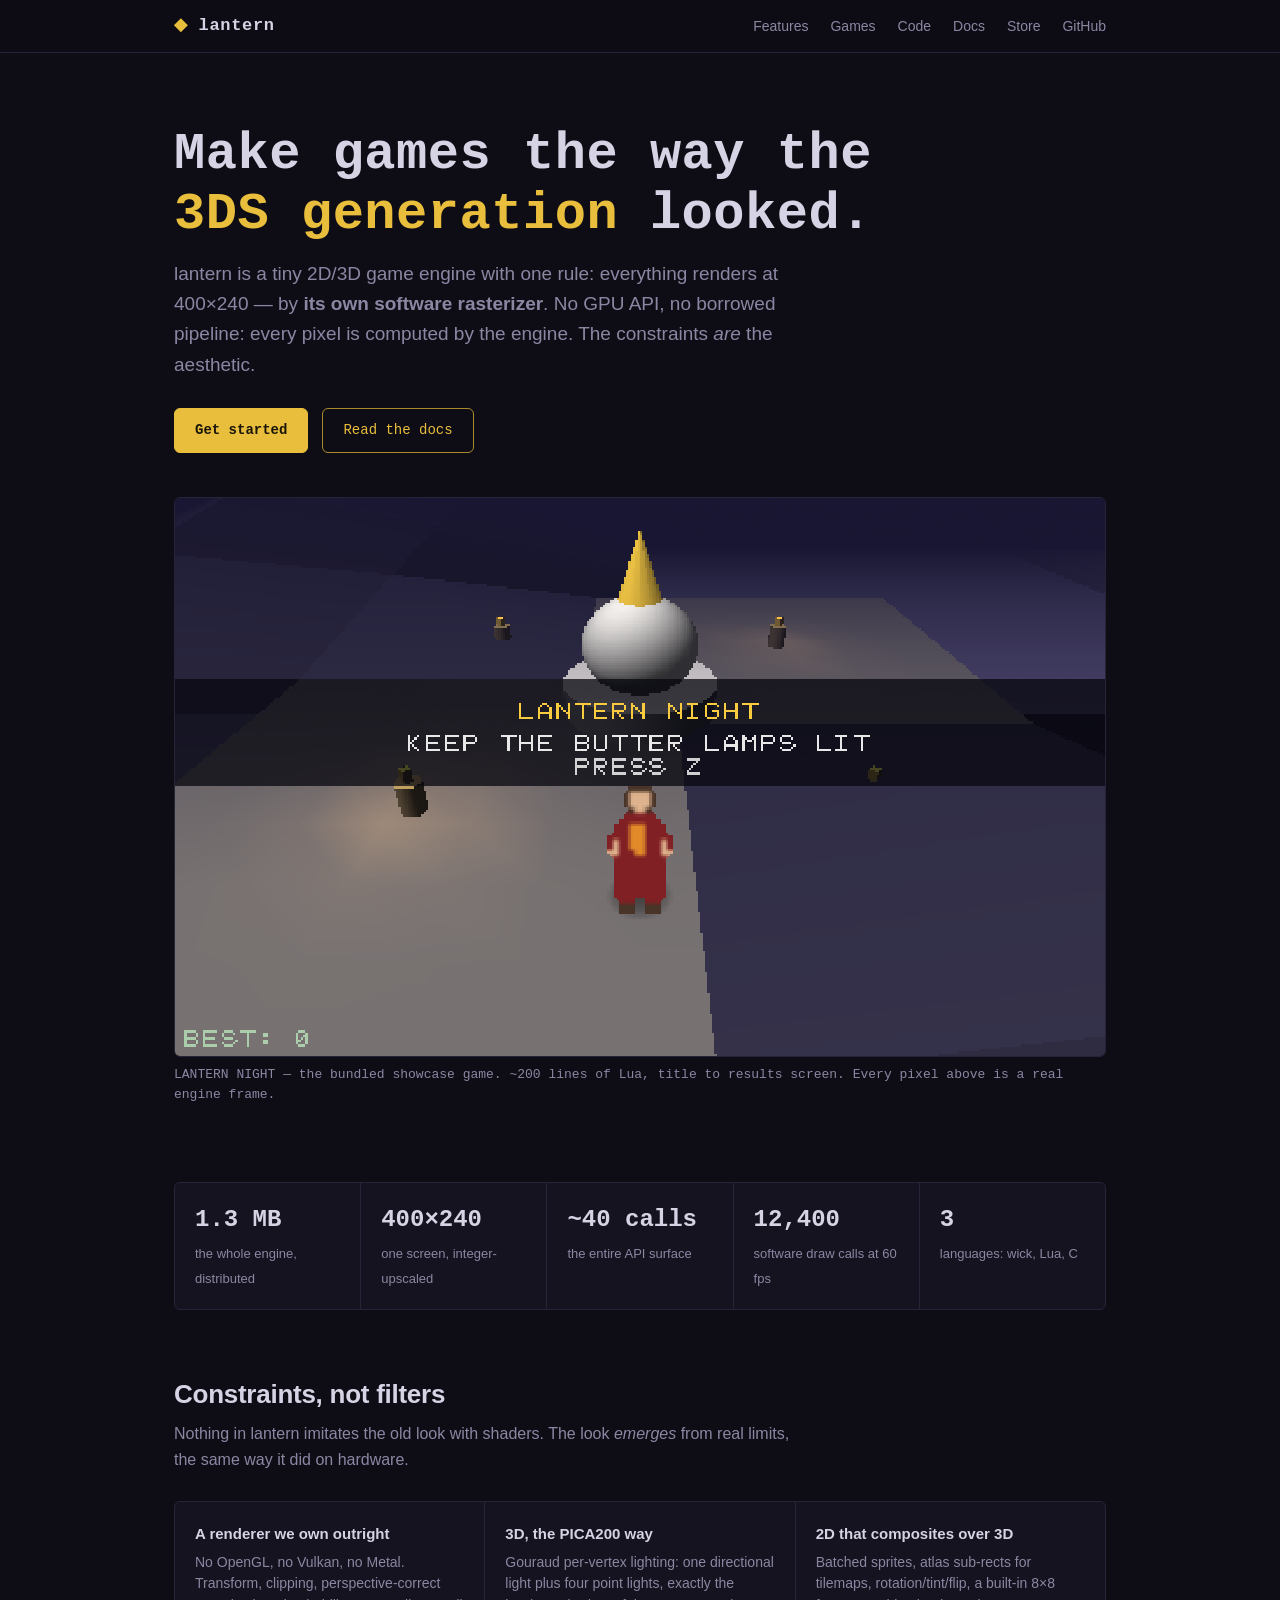
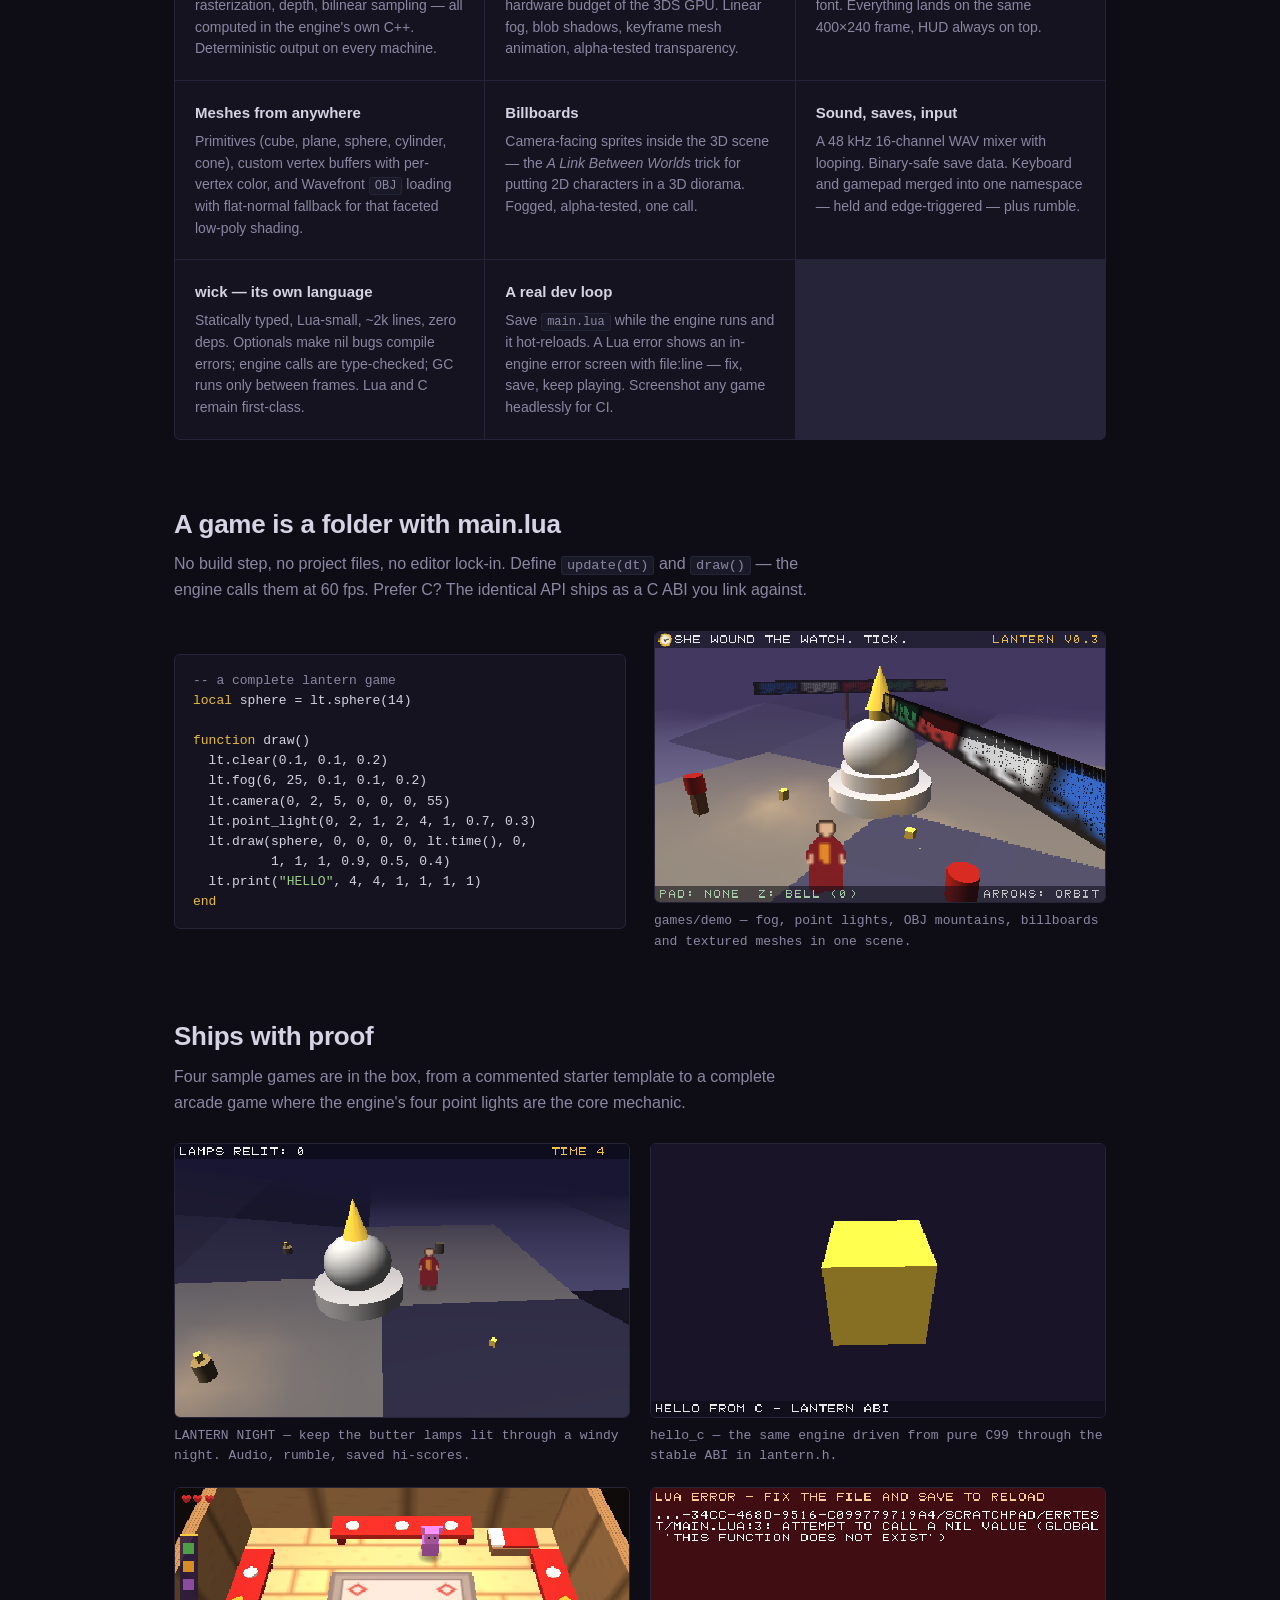
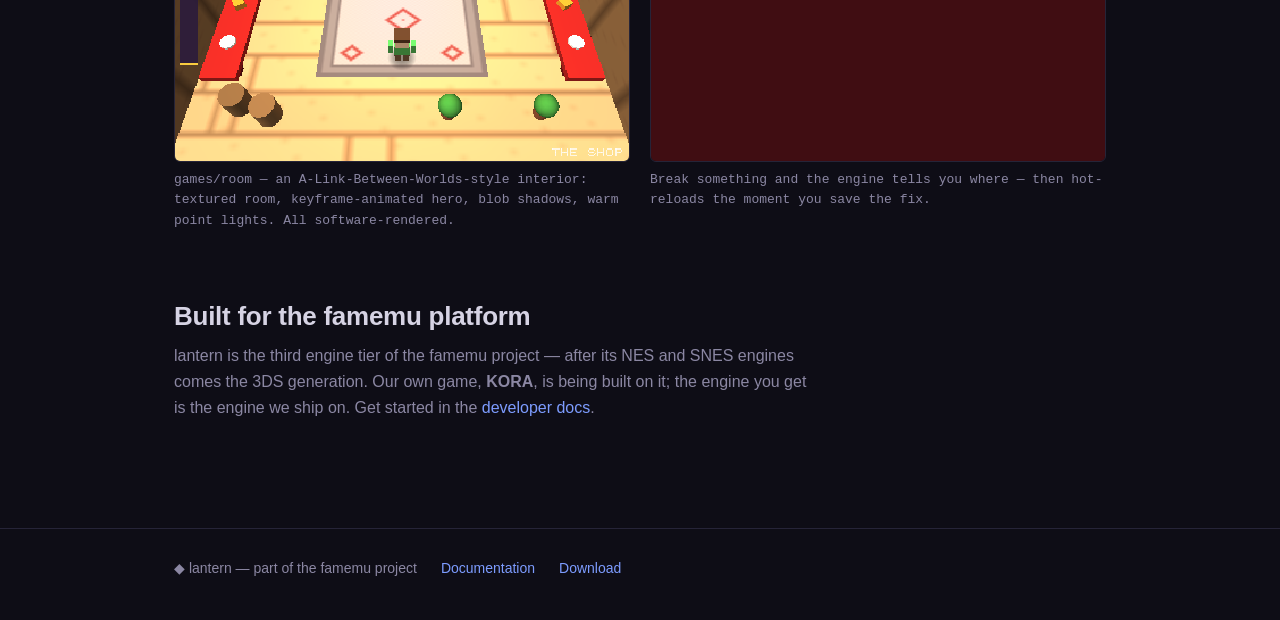
==== commit e2d0627d: "reserve the KORA name for the paid flagship: showcase → Lantern Night The free, open-source showcase" ====
--- a/site/index.html
+++ b/site/index.html
@@ -46,8 +46,8 @@
 
     <figure class="hero-shot">
       <img class="shot" src="assets/v06-showcase-title.png" width="400" height="240"
-           alt="Kora Night title screen: a monk stands before a stupa at night, butter lamps glowing">
-      <figcaption>KORA NIGHT — the bundled showcase game. ~200 lines of Lua,
+           alt="Lantern Night title screen: a monk stands before a stupa at night, butter lamps glowing">
+      <figcaption>LANTERN NIGHT — the bundled showcase game. ~200 lines of Lua,
       title to results screen. Every pixel above is a real engine frame.</figcaption>
     </figure>
   </div>
@@ -156,8 +156,8 @@
     <div class="gallery">
       <figure>
         <img class="shot" src="assets/v06-showcase-play.png" width="400" height="240"
-             alt="Kora Night gameplay: monk near the stupa, one lamp blown out">
-        <figcaption>KORA NIGHT — keep the butter lamps lit through a
+             alt="Lantern Night gameplay: monk near the stupa, one lamp blown out">
+        <figcaption>LANTERN NIGHT — keep the butter lamps lit through a
         windy night. Audio, rumble, saved hi-scores.</figcaption>
       </figure>
       <figure>
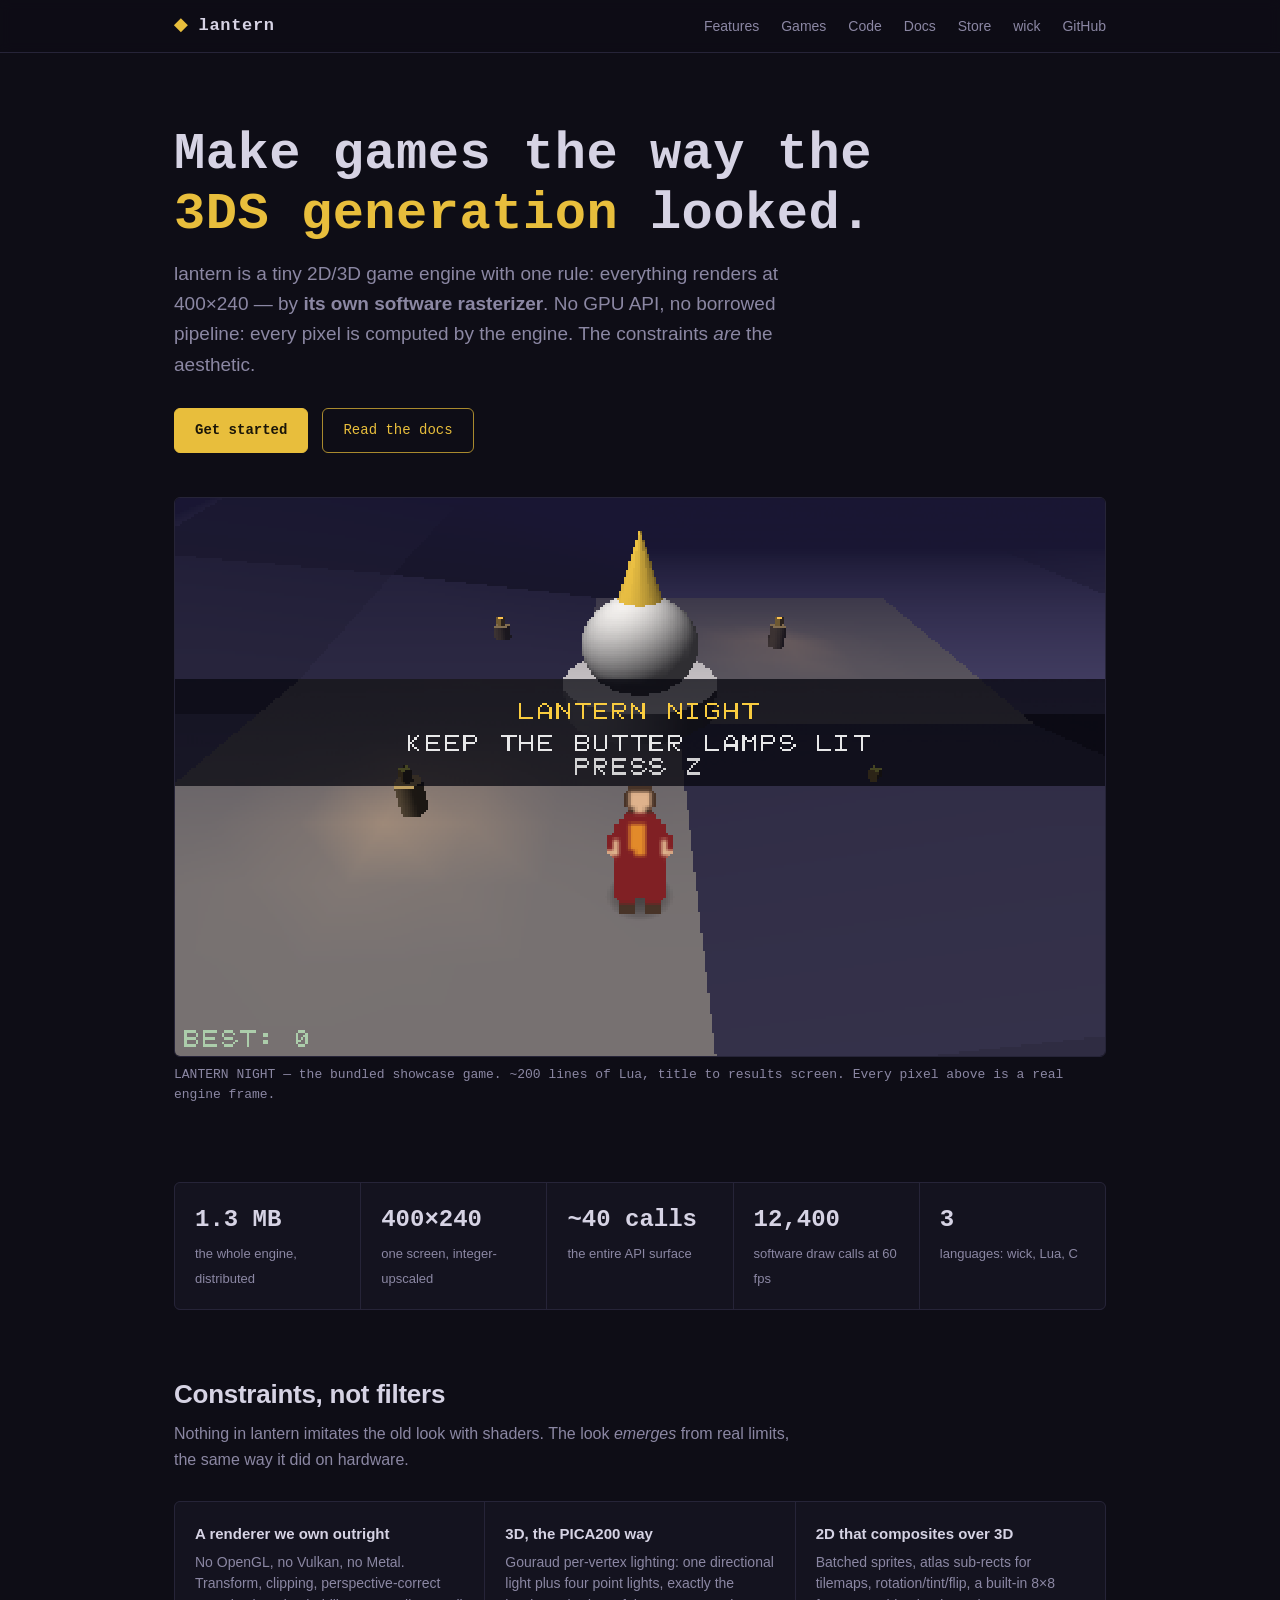
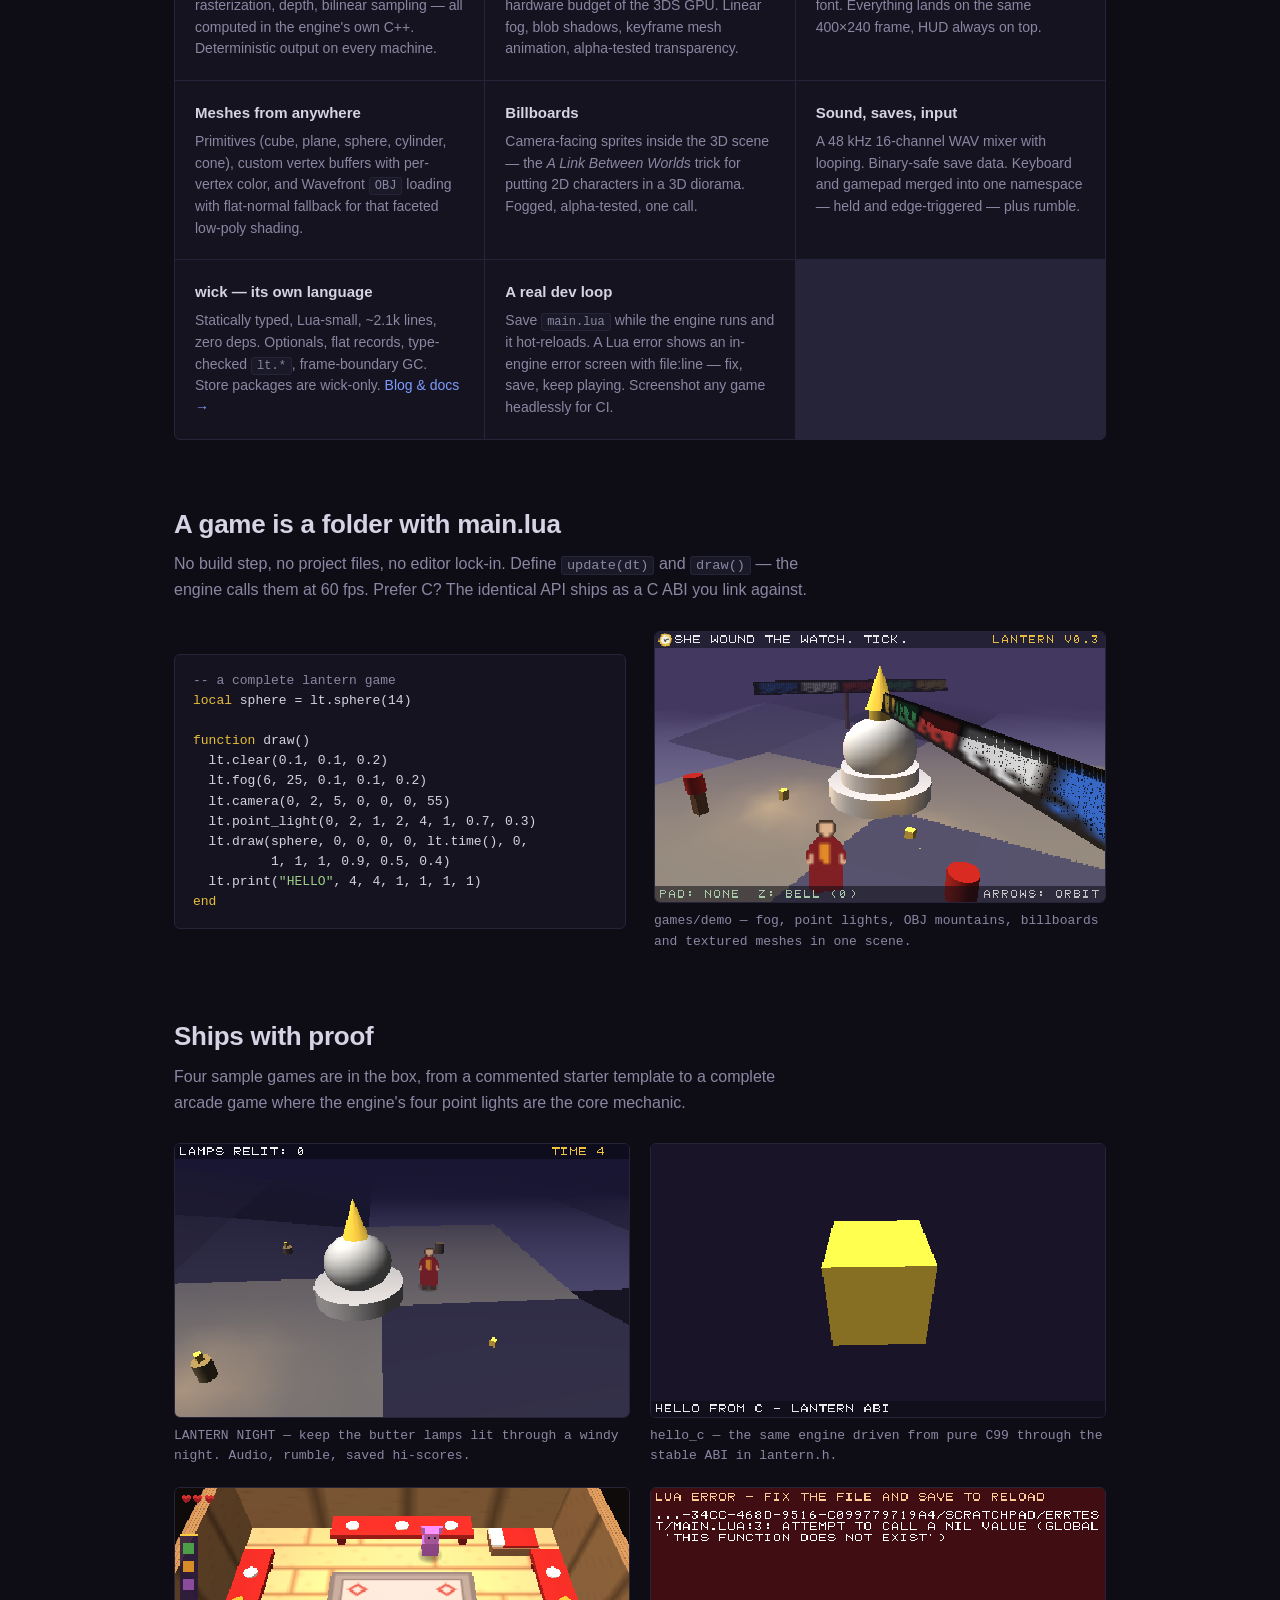
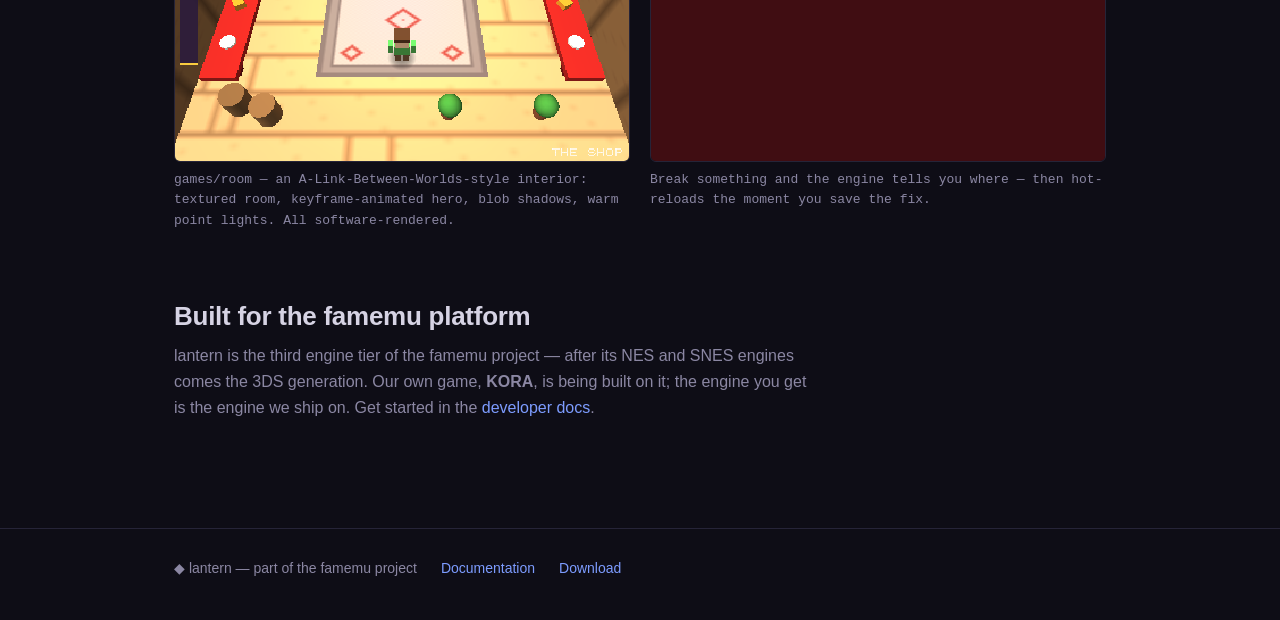
==== commit 6be7c36c: "Lantern: path sandbox + engine/wick updates + docs Finalising accumulated engine work (verified: cma" ====
--- a/site/index.html
+++ b/site/index.html
@@ -26,6 +26,7 @@
       <a href="#code">Code</a>
       <a href="docs/">Docs</a>
       <a href="store/">Store</a>
+      <a href="https://wick.famemu.aulenor.com/">wick</a>
       <a href="https://github.com/alikatgh/lantern">GitHub</a>
     </nav>
   </div>
@@ -105,9 +106,10 @@
       </div>
       <div class="cell">
         <h3>wick — its own language</h3>
-        <p>Statically typed, Lua-small, ~2k lines, zero deps. Optionals make
-        nil bugs compile errors; engine calls are type-checked; GC runs only
-        between frames. Lua and C remain first-class.</p>
+        <p>Statically typed, Lua-small, ~2.1k lines, zero deps. Optionals,
+        flat records, type-checked <code>lt.*</code>, frame-boundary GC.
+        Store packages are wick-only.
+        <a href="https://wick.famemu.aulenor.com/docs/blog/">Blog &amp; docs →</a></p>
       </div>
       <div class="cell">
         <h3>A real dev loop</h3>
